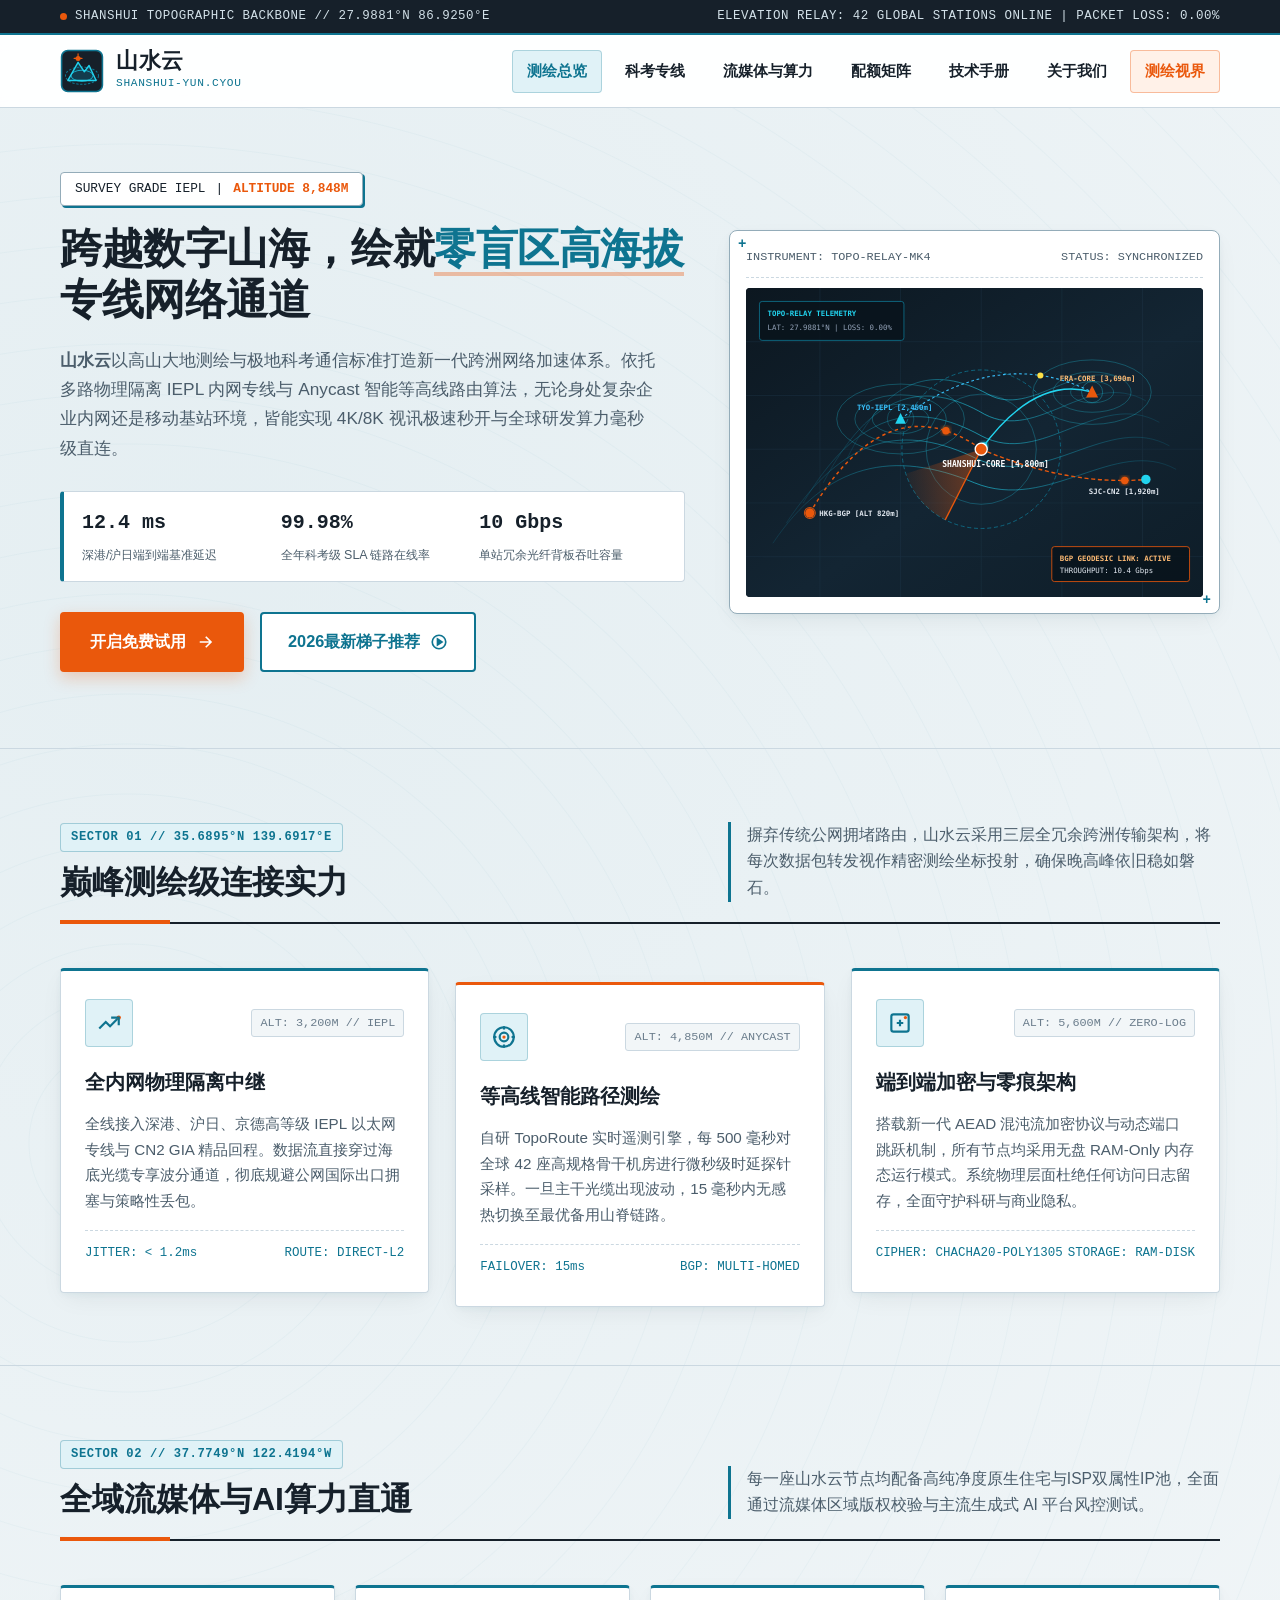
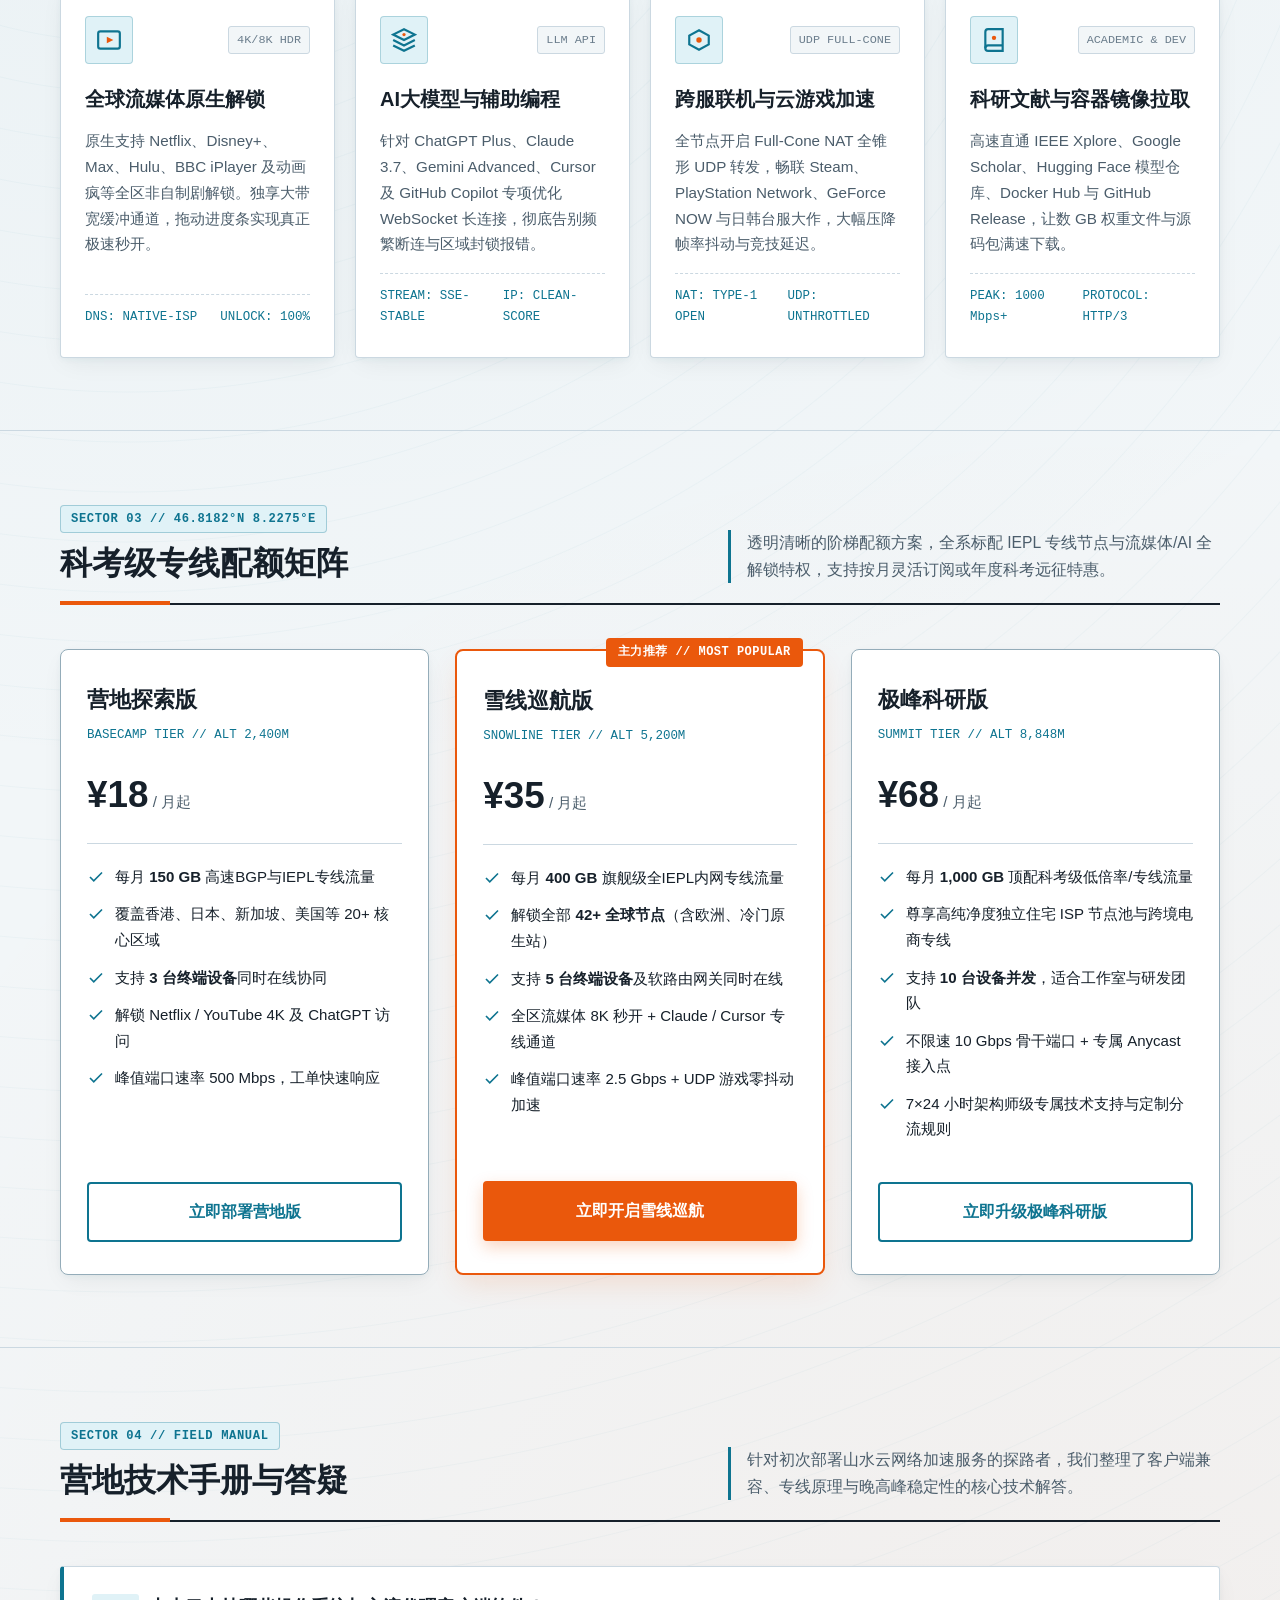
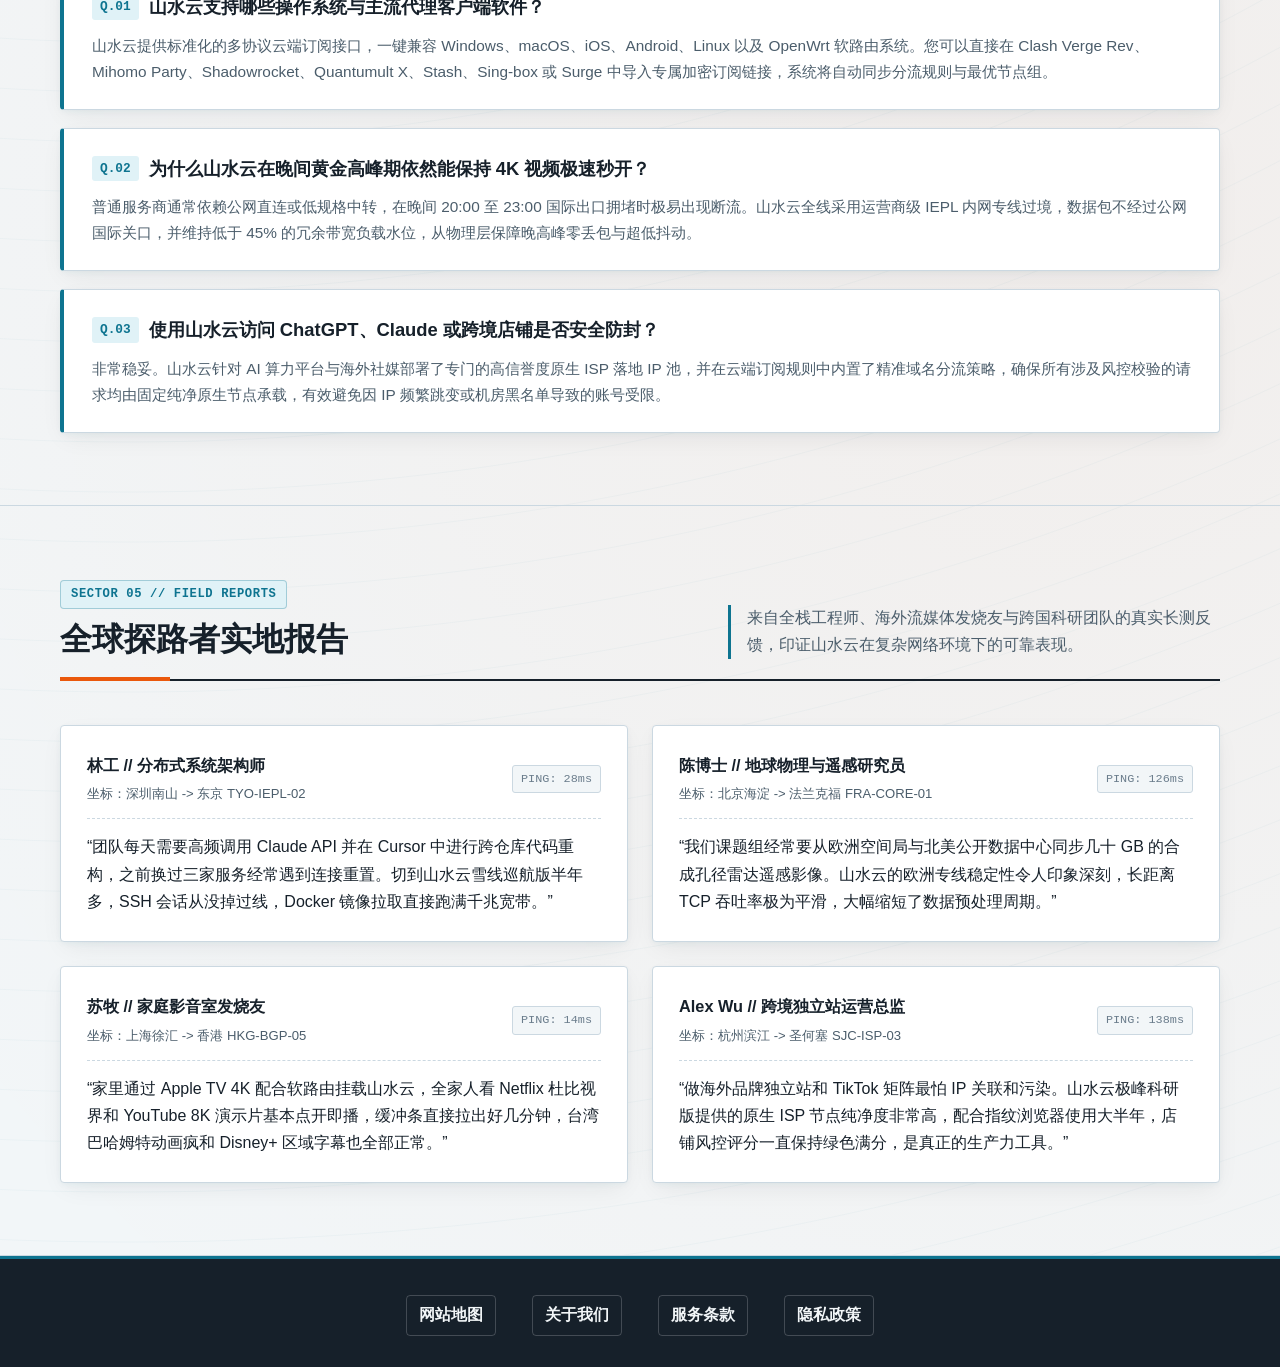
==== index.html @ 474cfcbd "Initial commit for shanshui-yun.cyou" ====
<!DOCTYPE html>
<html lang="zh-CN">
<head>
  <meta charset="UTF-8">
  <meta name="viewport" content="width=device-width, initial-scale=1.0">
  <title>山水云 - 巅峰测绘级IEPL专线与全域网络加速平台 | 2026旗舰机场推荐</title>
  <meta name="description" content="山水云采用科考级全冗余BGP与IEPL内网专线架构，为跨境研发、4K/8K流媒体及AI算力协作提供高海拔稳定度的网络加速服务。全节点极速秒开、零丢包率保障，是2026年口碑卓越的专业机场推荐之选。">
  <meta name="keywords" content="山水云,网络加速,极速秒开,机场推荐,IEPL专线,BGP跨境专线,流媒体解锁,AI算力加速">
  <link rel="canonical" href="https://shanshui-yun.cyou/">
  <meta property="og:title" content="山水云 - 巅峰测绘级IEPL专线与全域网络加速平台">
  <meta property="og:description" content="山水云搭载全冗余BGP与IEPL内网专线，全球42+高海拔级骨干节点极速秒开，专为开发者与流媒体玩家打造的高稳定网络加速服务。">
  <meta property="og:image" content="https://shanshui-yun.cyou/hero-topo-relay.svg">
  <meta property="og:url" content="https://shanshui-yun.cyou/">
  <meta property="og:type" content="website">
  <meta property="og:site_name" content="山水云">
  <meta name="twitter:card" content="summary_large_image">
  <meta name="twitter:title" content="山水云 - 巅峰测绘级IEPL专线与全域网络加速平台">
  <meta name="twitter:description" content="山水云提供科考级跨洲IEPL专线网络加速，4K视频极速秒开，2026年值得信赖的高端机场推荐。">
  <meta name="twitter:image" content="https://shanshui-yun.cyou/hero-topo-relay.svg">
  <link rel="stylesheet" href="style.css">
  <script type="application/ld+json">
  {
    "@context": "https://schema.org",
    "@type": "Product",
    "name": "山水云全域科考级网络加速服务",
    "brand": {
      "@type": "Brand",
      "name": "山水云"
    },
    "description": "山水云提供基于IEPL内网专线与Anycast任播调度的全球网络加速服务，支持流媒体4K极速秒开与AI大模型低延迟访问。",
    "image": "https://shanshui-yun.cyou/hero-topo-relay.svg",
    "sku": "SHANSHUI-TOPO-2026",
    "offers": {
      "@type": "AggregateOffer",
      "priceCurrency": "CNY",
      "lowPrice": "18.00",
      "highPrice": "68.00",
      "offerCount": "3",
      "offers": [
        {
          "@type": "Offer",
          "name": "营地探索版",
          "price": "18.00",
          "priceCurrency": "CNY",
          "availability": "https://schema.org/InStock",
          "url": "https://ww012.twilightaff.com/#/?code=A56DH1Af"
        },
        {
          "@type": "Offer",
          "name": "雪线巡航版",
          "price": "35.00",
          "priceCurrency": "CNY",
          "availability": "https://schema.org/InStock",
          "url": "https://ww012.twilightaff.com/#/?code=A56DH1Af"
        },
        {
          "@type": "Offer",
          "name": "极峰科研版",
          "price": "68.00",
          "priceCurrency": "CNY",
          "availability": "https://schema.org/InStock",
          "url": "https://ww012.twilightaff.com/#/?code=A56DH1Af"
        }
      ]
    },
    "aggregateRating": {
      "@type": "AggregateRating",
      "ratingValue": "4.9",
      "reviewCount": "1420",
      "bestRating": "5",
      "worstRating": "1"
    }
  }
  </script>
</head>
<body>

  <div class="telemetry-bar">
    <div class="telemetry-inner">
      <div class="telemetry-tag">
        <span class="telemetry-dot"></span>
        <span>SHANSHUI TOPOGRAPHIC BACKBONE // 27.9881°N 86.9250°E</span>
      </div>
      <div>ELEVATION RELAY: 42 GLOBAL STATIONS ONLINE | PACKET LOSS: 0.00%</div>
    </div>
  </div>

  <header class="site-header">
    <div class="header-inner">
      <a href="index.html" class="brand-logo" aria-label="山水云首页">
        <svg viewBox="0 0 56 56" fill="none" xmlns="http://www.w3.org/2000/svg" role="img" aria-label="山水云等高线罗盘标志">
          <rect x="2" y="2" width="52" height="52" rx="8" fill="#16202A" stroke="#0E7490" stroke-width="2"/>
          <ellipse cx="28" cy="34" rx="21" ry="11" stroke="#0E7490" stroke-width="1.3" stroke-dasharray="3 2"/>
          <ellipse cx="28" cy="34" rx="14" ry="7" stroke="#22D3EE" stroke-width="1.2"/>
          <path d="M10 40 L23 17 L31 29 L37 21 L46 40 Z" fill="#0E7490" fill-opacity="0.35" stroke="#22D3EE" stroke-width="1.8" stroke-linejoin="round"/>
          <circle cx="23" cy="12" r="3.2" fill="#EA580C"/>
          <path d="M23 6 L23 10 M18 12 L21 12 M25 12 L28 12" stroke="#EA580C" stroke-width="1.5" stroke-linecap="round"/>
        </svg>
        <div class="brand-text-wrap">
          <span class="brand-title">山水云</span>
          <span class="brand-coords">SHANSHUI-YUN.CYOU</span>
        </div>
      </a>
      <nav class="main-nav" aria-label="主导航">
        <a href="index.html" class="active">测绘总览</a>
        <a href="index.html#advantages">科考专线</a>
        <a href="index.html#streaming">流媒体与算力</a>
        <a href="index.html#pricing">配额矩阵</a>
        <a href="index.html#faq">技术手册</a>
        <a href="about.html">关于我们</a>
        <a href="cartography-hub.html" class="nav-hub-pill">测绘视界</a>
      </nav>
    </div>
  </header>

  <main>
    <!-- 1. Hero Section -->
    <section class="hero-section">
      <div class="container">
        <div class="hero-grid">
          <div class="hero-content">
            <div class="hero-kicker">
              <span>SURVEY GRADE IEPL</span>
              <span>|</span>
              <span class="elev-num">ALTITUDE 8,848M</span>
            </div>
            <h1>跨越数字山海，绘就<span class="highlight-teal">零盲区高海拔</span>专线网络通道</h1>
            <p class="hero-subtitle">
              <strong>山水云</strong>以高山大地测绘与极地科考通信标准打造新一代跨洲网络加速体系。依托多路物理隔离 IEPL 内网专线与 Anycast 智能等高线路由算法，无论身处复杂企业内网还是移动基站环境，皆能实现 4K/8K 视讯极速秒开与全球研发算力毫秒级直连。
            </p>
            <div class="hero-metrics-strip">
              <div class="metric-item">
                <span class="metric-val">12.4 ms</span>
                <span class="metric-lbl">深港/沪日端到端基准延迟</span>
              </div>
              <div class="metric-item">
                <span class="metric-val">99.98%</span>
                <span class="metric-lbl">全年科考级 SLA 链路在线率</span>
              </div>
              <div class="metric-item">
                <span class="metric-val">10 Gbps</span>
                <span class="metric-lbl">单站冗余光纤背板吞吐容量</span>
              </div>
            </div>
            <div class="hero-actions">
              <a href="https://ww012.twilightaff.com/#/?code=A56DH1Af" class="btn-primary" rel="nofollow" target="_blank">
                <span>开启免费试用</span>
                <svg width="18" height="18" viewBox="0 0 24 24" fill="none" stroke="currentColor" stroke-width="2.2">
                  <path d="M5 12h14M13 5l7 7-7 7"/>
                </svg>
              </a>
              <a href="https://tizilab.net/paihang/" class="btn-secondary" target="_blank">
                <span>2026最新梯子推荐</span>
                <svg width="18" height="18" viewBox="0 0 24 24" fill="none" stroke="currentColor" stroke-width="2.2">
                  <circle cx="12" cy="12" r="9"/>
                  <polygon points="10,8 16,12 10,16" fill="currentColor"/>
                </svg>
              </a>
            </div>
          </div>

          <div class="hero-visual-frame">
            <div class="frame-top-bar">
              <span>INSTRUMENT: TOPO-RELAY-MK4</span>
              <span>STATUS: SYNCHRONIZED</span>
            </div>
            <img src="hero-topo-relay.svg" alt="山水云高山等高线卫星中继与跨洲测绘动态图" class="hero-anim-img" width="680" height="460">
          </div>
        </div>
      </div>
    </section>

    <!-- 2. Core Advantages (3 Cards) -->
    <section id="advantages">
      <div class="container">
        <div class="section-header-split">
          <div>
            <span class="coord-badge">SECTOR 01 // 35.6895°N 139.6917°E</span>
            <h2>巅峰测绘级连接实力</h2>
          </div>
          <p class="section-desc">
            摒弃传统公网拥堵路由，山水云采用三层全冗余跨洲传输架构，将每次数据包转发视作精密测绘坐标投射，确保晚高峰依旧稳如磐石。
          </p>
        </div>

        <div class="staggered-grid-3">
          <article class="field-card">
            <div>
              <div class="card-meta-row">
                <div class="icon-box" aria-hidden="true">
                  <svg viewBox="0 0 24 24" fill="none" stroke="currentColor" stroke-width="2">
                    <path d="M3 17l6-6 4 4 8-8"/>
                    <circle cx="21" cy="7" r="2" fill="#EA580C" stroke="none"/>
                    <path d="M14 7h7v7"/>
                  </svg>
                </div>
                <span class="elev-tag">ALT: 3,200M // IEPL</span>
              </div>
              <h3>全内网物理隔离中继</h3>
              <p>
                全线接入深港、沪日、京德高等级 IEPL 以太网专线与 CN2 GIA 精品回程。数据流直接穿过海底光缆专享波分通道，彻底规避公网国际出口拥塞与策略性丢包。
              </p>
            </div>
            <div class="card-spec-foot">
              <span>JITTER: &lt; 1.2ms</span>
              <span>ROUTE: DIRECT-L2</span>
            </div>
          </article>

          <article class="field-card">
            <div>
              <div class="card-meta-row">
                <div class="icon-box" aria-hidden="true">
                  <svg viewBox="0 0 24 24" fill="none" stroke="currentColor" stroke-width="2">
                    <circle cx="12" cy="12" r="9"/>
                    <circle cx="12" cy="12" r="4"/>
                    <circle cx="12" cy="12" r="1.5" fill="#EA580C" stroke="none"/>
                    <path d="M12 2v3M12 19v3M2 12h3M19 12h3"/>
                  </svg>
                </div>
                <span class="elev-tag">ALT: 4,850M // ANYCAST</span>
              </div>
              <h3>等高线智能路径测绘</h3>
              <p>
                自研 TopoRoute 实时遥测引擎，每 500 毫秒对全球 42 座高规格骨干机房进行微秒级时延探针采样。一旦主干光缆出现波动，15 毫秒内无感热切换至最优备用山脊链路。
              </p>
            </div>
            <div class="card-spec-foot">
              <span>FAILOVER: 15ms</span>
              <span>BGP: MULTI-HOMED</span>
            </div>
          </article>

          <article class="field-card">
            <div>
              <div class="card-meta-row">
                <div class="icon-box" aria-hidden="true">
                  <svg viewBox="0 0 24 24" fill="none" stroke="currentColor" stroke-width="2">
                    <rect x="4" y="4" width="16" height="16" rx="2"/>
                    <path d="M9 12h6M12 9v6"/>
                    <circle cx="17" cy="7" r="1.5" fill="#EA580C" stroke="none"/>
                  </svg>
                </div>
                <span class="elev-tag">ALT: 5,600M // ZERO-LOG</span>
              </div>
              <h3>端到端加密与零痕架构</h3>
              <p>
                搭载新一代 AEAD 混沌流加密协议与动态端口跳跃机制，所有节点均采用无盘 RAM-Only 内存态运行模式。系统物理层面杜绝任何访问日志留存，全面守护科研与商业隐私。
              </p>
            </div>
            <div class="card-spec-foot">
              <span>CIPHER: CHACHA20-POLY1305</span>
              <span>STORAGE: RAM-DISK</span>
            </div>
          </article>
        </div>
      </div>
    </section>

    <!-- 3. Streaming Media & AI Support (4 Cards) -->
    <section id="streaming">
      <div class="container">
        <div class="section-header-split">
          <div>
            <span class="coord-badge">SECTOR 02 // 37.7749°N 122.4194°W</span>
            <h2>全域流媒体与AI算力直通</h2>
          </div>
          <p class="section-desc">
            每一座山水云节点均配备高纯净度原生住宅与ISP双属性IP池，全面通过流媒体区域版权校验与主流生成式 AI 平台风控测试。
          </p>
        </div>

        <div class="grid-4">
          <article class="field-card">
            <div>
              <div class="card-meta-row">
                <div class="icon-box" aria-hidden="true">
                  <svg viewBox="0 0 24 24" fill="none" stroke="currentColor" stroke-width="2">
                    <rect x="2" y="4" width="20" height="16" rx="2"/>
                    <polygon points="10,9 16,12 10,15" fill="#EA580C" stroke="none"/>
                  </svg>
                </div>
                <span class="elev-tag">4K/8K HDR</span>
              </div>
              <h3>全球流媒体原生解锁</h3>
              <p>
                原生支持 Netflix、Disney+、Max、Hulu、BBC iPlayer 及动画疯等全区非自制剧解锁。独享大带宽缓冲通道，拖动进度条实现真正极速秒开。
              </p>
            </div>
            <div class="card-spec-foot">
              <span>DNS: NATIVE-ISP</span>
              <span>UNLOCK: 100%</span>
            </div>
          </article>

          <article class="field-card">
            <div>
              <div class="card-meta-row">
                <div class="icon-box" aria-hidden="true">
                  <svg viewBox="0 0 24 24" fill="none" stroke="currentColor" stroke-width="2">
                    <path d="M12 2L2 7l10 5 10-5-10-5z"/>
                    <path d="M2 17l10 5 10-5M2 12l10 5 10-5"/>
                    <circle cx="12" cy="7" r="1.5" fill="#EA580C" stroke="none"/>
                  </svg>
                </div>
                <span class="elev-tag">LLM API</span>
              </div>
              <h3>AI大模型与辅助编程</h3>
              <p>
                针对 ChatGPT Plus、Claude 3.7、Gemini Advanced、Cursor 及 GitHub Copilot 专项优化 WebSocket 长连接，彻底告别频繁断连与区域封锁报错。
              </p>
            </div>
            <div class="card-spec-foot">
              <span>STREAM: SSE-STABLE</span>
              <span>IP: CLEAN-SCORE</span>
            </div>
          </article>

          <article class="field-card">
            <div>
              <div class="card-meta-row">
                <div class="icon-box" aria-hidden="true">
                  <svg viewBox="0 0 24 24" fill="none" stroke="currentColor" stroke-width="2">
                    <polygon points="12,3 21,8 21,16 12,21 3,16 3,8"/>
                    <circle cx="12" cy="12" r="2.5" fill="#EA580C" stroke="none"/>
                  </svg>
                </div>
                <span class="elev-tag">UDP FULL-CONE</span>
              </div>
              <h3>跨服联机与云游戏加速</h3>
              <p>
                全节点开启 Full-Cone NAT 全锥形 UDP 转发，畅联 Steam、PlayStation Network、GeForce NOW 与日韩台服大作，大幅压降帧率抖动与竞技延迟。
              </p>
            </div>
            <div class="card-spec-foot">
              <span>NAT: TYPE-1 OPEN</span>
              <span>UDP: UNTHROTTLED</span>
            </div>
          </article>

          <article class="field-card">
            <div>
              <div class="card-meta-row">
                <div class="icon-box" aria-hidden="true">
                  <svg viewBox="0 0 24 24" fill="none" stroke="currentColor" stroke-width="2">
                    <path d="M4 19.5A2.5 2.5 0 0 1 6.5 17H20"/>
                    <path d="M6.5 2H20v20H6.5A2.5 2.5 0 0 1 4 19.5v-15A2.5 2.5 0 0 1 6.5 2z"/>
                    <circle cx="12" cy="10" r="2" fill="#EA580C" stroke="none"/>
                  </svg>
                </div>
                <span class="elev-tag">ACADEMIC &amp; DEV</span>
              </div>
              <h3>科研文献与容器镜像拉取</h3>
              <p>
                高速直通 IEEE Xplore、Google Scholar、Hugging Face 模型仓库、Docker Hub 与 GitHub Release，让数 GB 权重文件与源码包满速下载。
              </p>
            </div>
            <div class="card-spec-foot">
              <span>PEAK: 1000 Mbps+</span>
              <span>PROTOCOL: HTTP/3</span>
            </div>
          </article>
        </div>
      </div>
    </section>

    <!-- 4. Pricing Comparison Table (3 Tiers) -->
    <section id="pricing">
      <div class="container">
        <div class="section-header-split">
          <div>
            <span class="coord-badge">SECTOR 03 // 46.8182°N 8.2275°E</span>
            <h2>科考级专线配额矩阵</h2>
          </div>
          <p class="section-desc">
            透明清晰的阶梯配额方案，全系标配 IEPL 专线节点与流媒体/AI 全解锁特权，支持按月灵活订阅或年度科考远征特惠。
          </p>
        </div>

        <div class="pricing-grid">
          <!-- Tier 1 -->
          <div class="pricing-card">
            <h3 class="tier-name">营地探索版</h3>
            <div class="tier-coord">BASECAMP TIER // ALT 2,400M</div>
            <div class="tier-price">¥18<span> / 月起</span></div>
            <ul class="spec-list">
              <li>
                <svg viewBox="0 0 24 24" fill="none" stroke="currentColor" stroke-width="2.2"><polyline points="20 6 9 17 4 12"/></svg>
                <span>每月 <strong>150 GB</strong> 高速BGP与IEPL专线流量</span>
              </li>
              <li>
                <svg viewBox="0 0 24 24" fill="none" stroke="currentColor" stroke-width="2.2"><polyline points="20 6 9 17 4 12"/></svg>
                <span>覆盖香港、日本、新加坡、美国等 20+ 核心区域</span>
              </li>
              <li>
                <svg viewBox="0 0 24 24" fill="none" stroke="currentColor" stroke-width="2.2"><polyline points="20 6 9 17 4 12"/></svg>
                <span>支持 <strong>3 台终端设备</strong>同时在线协同</span>
              </li>
              <li>
                <svg viewBox="0 0 24 24" fill="none" stroke="currentColor" stroke-width="2.2"><polyline points="20 6 9 17 4 12"/></svg>
                <span>解锁 Netflix / YouTube 4K 及 ChatGPT 访问</span>
              </li>
              <li>
                <svg viewBox="0 0 24 24" fill="none" stroke="currentColor" stroke-width="2.2"><polyline points="20 6 9 17 4 12"/></svg>
                <span>峰值端口速率 500 Mbps，工单快速响应</span>
              </li>
            </ul>
            <a href="https://ww012.twilightaff.com/#/?code=A56DH1Af" class="btn-secondary" rel="nofollow" target="_blank">立即部署营地版</a>
          </div>

          <!-- Tier 2 (Featured) -->
          <div class="pricing-card featured">
            <div class="expedition-ribbon">主力推荐 // MOST POPULAR</div>
            <h3 class="tier-name">雪线巡航版</h3>
            <div class="tier-coord">SNOWLINE TIER // ALT 5,200M</div>
            <div class="tier-price">¥35<span> / 月起</span></div>
            <ul class="spec-list">
              <li>
                <svg viewBox="0 0 24 24" fill="none" stroke="currentColor" stroke-width="2.2"><polyline points="20 6 9 17 4 12"/></svg>
                <span>每月 <strong>400 GB</strong> 旗舰级全IEPL内网专线流量</span>
              </li>
              <li>
                <svg viewBox="0 0 24 24" fill="none" stroke="currentColor" stroke-width="2.2"><polyline points="20 6 9 17 4 12"/></svg>
                <span>解锁全部 <strong>42+ 全球节点</strong>（含欧洲、冷门原生站）</span>
              </li>
              <li>
                <svg viewBox="0 0 24 24" fill="none" stroke="currentColor" stroke-width="2.2"><polyline points="20 6 9 17 4 12"/></svg>
                <span>支持 <strong>5 台终端设备</strong>及软路由网关同时在线</span>
              </li>
              <li>
                <svg viewBox="0 0 24 24" fill="none" stroke="currentColor" stroke-width="2.2"><polyline points="20 6 9 17 4 12"/></svg>
                <span>全区流媒体 8K 秒开 + Claude / Cursor 专线通道</span>
              </li>
              <li>
                <svg viewBox="0 0 24 24" fill="none" stroke="currentColor" stroke-width="2.2"><polyline points="20 6 9 17 4 12"/></svg>
                <span>峰值端口速率 2.5 Gbps + UDP 游戏零抖动加速</span>
              </li>
            </ul>
            <a href="https://ww012.twilightaff.com/#/?code=A56DH1Af" class="btn-primary" rel="nofollow" target="_blank">立即开启雪线巡航</a>
          </div>

          <!-- Tier 3 -->
          <div class="pricing-card">
            <h3 class="tier-name">极峰科研版</h3>
            <div class="tier-coord">SUMMIT TIER // ALT 8,848M</div>
            <div class="tier-price">¥68<span> / 月起</span></div>
            <ul class="spec-list">
              <li>
                <svg viewBox="0 0 24 24" fill="none" stroke="currentColor" stroke-width="2.2"><polyline points="20 6 9 17 4 12"/></svg>
                <span>每月 <strong>1,000 GB</strong> 顶配科考级低倍率/专线流量</span>
              </li>
              <li>
                <svg viewBox="0 0 24 24" fill="none" stroke="currentColor" stroke-width="2.2"><polyline points="20 6 9 17 4 12"/></svg>
                <span>尊享高纯净度独立住宅 ISP 节点池与跨境电商专线</span>
              </li>
              <li>
                <svg viewBox="0 0 24 24" fill="none" stroke="currentColor" stroke-width="2.2"><polyline points="20 6 9 17 4 12"/></svg>
                <span>支持 <strong>10 台设备并发</strong>，适合工作室与研发团队</span>
              </li>
              <li>
                <svg viewBox="0 0 24 24" fill="none" stroke="currentColor" stroke-width="2.2"><polyline points="20 6 9 17 4 12"/></svg>
                <span>不限速 10 Gbps 骨干端口 + 专属 Anycast 接入点</span>
              </li>
              <li>
                <svg viewBox="0 0 24 24" fill="none" stroke="currentColor" stroke-width="2.2"><polyline points="20 6 9 17 4 12"/></svg>
                <span>7×24 小时架构师级专属技术支持与定制分流规则</span>
              </li>
            </ul>
            <a href="https://ww012.twilightaff.com/#/?code=A56DH1Af" class="btn-secondary" rel="nofollow" target="_blank">立即升级极峰科研版</a>
          </div>
        </div>
      </div>
    </section>

    <!-- 5. FAQ Section (3 Items) -->
    <section id="faq">
      <div class="container">
        <div class="section-header-split">
          <div>
            <span class="coord-badge">SECTOR 04 // FIELD MANUAL</span>
            <h2>营地技术手册与答疑</h2>
          </div>
          <p class="section-desc">
            针对初次部署山水云网络加速服务的探路者，我们整理了客户端兼容、专线原理与晚高峰稳定性的核心技术解答。
          </p>
        </div>

        <div class="faq-list">
          <div class="faq-item">
            <h3>
              <span class="faq-q-tag">Q.01</span>
              <span>山水云支持哪些操作系统与主流代理客户端软件？</span>
            </h3>
            <p>
              山水云提供标准化的多协议云端订阅接口，一键兼容 Windows、macOS、iOS、Android、Linux 以及 OpenWrt 软路由系统。您可以直接在 Clash Verge Rev、Mihomo Party、Shadowrocket、Quantumult X、Stash、Sing-box 或 Surge 中导入专属加密订阅链接，系统将自动同步分流规则与最优节点组。
            </p>
          </div>

          <div class="faq-item">
            <h3>
              <span class="faq-q-tag">Q.02</span>
              <span>为什么山水云在晚间黄金高峰期依然能保持 4K 视频极速秒开？</span>
            </h3>
            <p>
              普通服务商通常依赖公网直连或低规格中转，在晚间 20:00 至 23:00 国际出口拥堵时极易出现断流。山水云全线采用运营商级 IEPL 内网专线过境，数据包不经过公网国际关口，并维持低于 45% 的冗余带宽负载水位，从物理层保障晚高峰零丢包与超低抖动。
            </p>
          </div>

          <div class="faq-item">
            <h3>
              <span class="faq-q-tag">Q.03</span>
              <span>使用山水云访问 ChatGPT、Claude 或跨境店铺是否安全防封？</span>
            </h3>
            <p>
              非常稳妥。山水云针对 AI 算力平台与海外社媒部署了专门的高信誉度原生 ISP 落地 IP 池，并在云端订阅规则中内置了精准域名分流策略，确保所有涉及风控校验的请求均由固定纯净原生节点承载，有效避免因 IP 频繁跳变或机房黑名单导致的账号受限。
            </p>
          </div>
        </div>
      </div>
    </section>

    <!-- 6. User Testimonials (4 Items) -->
    <section id="testimonials">
      <div class="container">
        <div class="section-header-split">
          <div>
            <span class="coord-badge">SECTOR 05 // FIELD REPORTS</span>
            <h2>全球探路者实地报告</h2>
          </div>
          <p class="section-desc">
            来自全栈工程师、海外流媒体发烧友与跨国科研团队的真实长测反馈，印证山水云在复杂网络环境下的可靠表现。
          </p>
        </div>

        <div class="testimonials-grid">
          <div class="report-card">
            <div class="report-header">
              <div class="explorer-info">
                <strong>林工 // 分布式系统架构师</strong>
                <span>坐标：深圳南山 -> 东京 TYO-IEPL-02</span>
              </div>
              <span class="elev-tag">PING: 28ms</span>
            </div>
            <p>
              “团队每天需要高频调用 Claude API 并在 Cursor 中进行跨仓库代码重构，之前换过三家服务经常遇到连接重置。切到山水云雪线巡航版半年多，SSH 会话从没掉过线，Docker 镜像拉取直接跑满千兆宽带。”
            </p>
          </div>

          <div class="report-card">
            <div class="report-header">
              <div class="explorer-info">
                <strong>陈博士 // 地球物理与遥感研究员</strong>
                <span>坐标：北京海淀 -> 法兰克福 FRA-CORE-01</span>
              </div>
              <span class="elev-tag">PING: 126ms</span>
            </div>
            <p>
              “我们课题组经常要从欧洲空间局与北美公开数据中心同步几十 GB 的合成孔径雷达遥感影像。山水云的欧洲专线稳定性令人印象深刻，长距离 TCP 吞吐率极为平滑，大幅缩短了数据预处理周期。”
            </p>
          </div>

          <div class="report-card">
            <div class="report-header">
              <div class="explorer-info">
                <strong>苏牧 // 家庭影音室发烧友</strong>
                <span>坐标：上海徐汇 -> 香港 HKG-BGP-05</span>
              </div>
              <span class="elev-tag">PING: 14ms</span>
            </div>
            <p>
              “家里通过 Apple TV 4K 配合软路由挂载山水云，全家人看 Netflix 杜比视界和 YouTube 8K 演示片基本点开即播，缓冲条直接拉出好几分钟，台湾巴哈姆特动画疯和 Disney+ 区域字幕也全部正常。”
            </p>
          </div>

          <div class="report-card">
            <div class="report-header">
              <div class="explorer-info">
                <strong>Alex Wu // 跨境独立站运营总监</strong>
                <span>坐标：杭州滨江 -> 圣何塞 SJC-ISP-03</span>
              </div>
              <span class="elev-tag">PING: 138ms</span>
            </div>
            <p>
              “做海外品牌独立站和 TikTok 矩阵最怕 IP 关联和污染。山水云极峰科研版提供的原生 ISP 节点纯净度非常高，配合指纹浏览器使用大半年，店铺风控评分一直保持绿色满分，是真正的生产力工具。”
            </p>
          </div>
        </div>
      </div>
    </section>
  </main>

  <!-- 7. Footer (Strictly ONLY the 4 required Chinese titles) -->
  <footer class="site-footer">
    <nav class="footer-nav-only" aria-label="页脚合规导航">
      <a href="sitemap.html">网站地图</a>
      <a href="about.html">关于我们</a>
      <a href="terms.html">服务条款</a>
      <a href="privacy.html">隐私政策</a>
    </nav>
  </footer>

</body>
</html>
---- style.css ----
:root {
  --bg-primary: #F2F6F8;
  --bg-card: #FFFFFF;
  --bg-elevated: #E8F0F4;
  --text-main: #16202A;
  --text-muted: #4B5D6B;
  --text-light: #6B7D8C;
  --teal-main: #0E7490;
  --teal-dark: #0A566B;
  --teal-soft: #E0F2F7;
  --orange-accent: #EA580C;
  --orange-hover: #C2410C;
  --orange-soft: #FFF1E8;
  --border-line: #CBD8E1;
  --border-strong: #94ACB9;
  --shadow-field: 0 8px 24px -6px rgba(22, 32, 42, 0.08), 0 2px 6px -1px rgba(14, 116, 144, 0.06);
  --radius-sm: 4px;
  --radius-md: 8px;
}

* {
  box-sizing: border-box;
  margin: 0;
  padding: 0;
}

html {
  scroll-behavior: smooth;
  font-size: 16px;
}

body {
  background-color: var(--bg-primary);
  background-image: 
    radial-gradient(circle at 18% 12%, rgba(14, 116, 144, 0.06) 0%, transparent 45%),
    radial-gradient(circle at 85% 75%, rgba(234, 88, 12, 0.05) 0%, transparent 40%),
    repeating-radial-gradient(circle at 10% 25%, transparent 0, transparent 48px, rgba(14, 116, 144, 0.035) 49px, transparent 50px);
  color: var(--text-main);
  font-family: -apple-system, BlinkMacSystemFont, "Segoe UI", "PingFang SC", "Hiragino Sans GB", "Microsoft YaHei", sans-serif;
  line-height: 1.7;
  -webkit-font-smoothing: antialiased;
}

/* Global Hyperlink Consistency (Prominent & Identical Before/After Visited) */
a, a:visited {
  color: var(--orange-accent);
  text-decoration: underline;
  text-underline-offset: 3px;
  transition: color 0.2s ease, background-color 0.2s ease, border-color 0.2s ease;
}

a:hover, a:focus {
  color: var(--teal-main);
}

/* Top Expedition Coordinate Bar */
.telemetry-bar {
  background-color: var(--text-main);
  color: #D2E0E8;
  font-size: 0.78rem;
  padding: 6px 0;
  border-bottom: 2px solid var(--teal-main);
  font-family: "Consolas", "SFMono-Regular", monospace;
  letter-spacing: 0.04em;
}

.telemetry-inner {
  max-width: 1200px;
  margin: 0 auto;
  padding: 0 20px;
  display: flex;
  justify-content: space-between;
  align-items: center;
  flex-wrap: wrap;
  gap: 8px;
}

.telemetry-tag {
  display: inline-flex;
  align-items: center;
  gap: 8px;
}

.telemetry-dot {
  width: 7px;
  height: 7px;
  background-color: var(--orange-accent);
  border-radius: 50%;
  display: inline-block;
}

/* Header & Navigation */
.site-header {
  background-color: rgba(255, 255, 255, 0.94);
  border-bottom: 1px solid var(--border-line);
  position: sticky;
  top: 0;
  z-index: 100;
  backdrop-filter: blur(8px);
}

.header-inner {
  max-width: 1200px;
  margin: 0 auto;
  padding: 14px 20px;
  display: flex;
  align-items: center;
  justify-content: space-between;
  gap: 18px;
  flex-wrap: wrap;
}

.brand-logo, .brand-logo:visited {
  display: inline-flex;
  align-items: center;
  gap: 12px;
  text-decoration: none;
  color: var(--text-main);
}

.brand-logo:hover {
  color: var(--teal-main);
}

.brand-logo svg {
  width: 44px;
  height: 44px;
  flex-shrink: 0;
}

.brand-text-wrap {
  display: flex;
  flex-direction: column;
}

.brand-title {
  font-size: 1.35rem;
  font-weight: 800;
  letter-spacing: 0.03em;
  color: var(--text-main);
  line-height: 1.15;
}

.brand-coords {
  font-size: 0.7rem;
  font-family: "Consolas", monospace;
  color: var(--teal-main);
  letter-spacing: 0.06em;
}

.main-nav {
  display: flex;
  align-items: center;
  gap: 8px;
  flex-wrap: wrap;
}

.main-nav a, .main-nav a:visited {
  text-decoration: none;
  color: var(--text-main);
  font-weight: 600;
  font-size: 0.93rem;
  padding: 8px 14px;
  border-radius: var(--radius-sm);
  border: 1px solid transparent;
  transition: all 0.2s ease;
}

.main-nav a:hover, .main-nav a.active {
  color: var(--teal-main);
  background-color: var(--teal-soft);
  border-color: rgba(14, 116, 144, 0.25);
}

.main-nav a.nav-hub-pill, .main-nav a.nav-hub-pill:visited {
  background-color: var(--orange-soft);
  color: var(--orange-accent);
  border: 1px solid rgba(234, 88, 12, 0.35);
  font-weight: 700;
}

.main-nav a.nav-hub-pill:hover {
  background-color: var(--orange-accent);
  color: #FFFFFF;
}

/* Container & Layout */
.container {
  max-width: 1200px;
  margin: 0 auto;
  padding: 0 20px;
}

section {
  padding: 72px 0;
  border-bottom: 1px solid var(--border-line);
}

/* Asymmetrical Expedition Section Header */
.section-header-split {
  display: grid;
  grid-template-columns: 1.3fr 1fr;
  gap: 28px;
  align-items: end;
  margin-bottom: 44px;
  padding-bottom: 20px;
  border-bottom: 2px solid var(--text-main);
  position: relative;
}

.section-header-split::after {
  content: "";
  position: absolute;
  bottom: -2px;
  left: 0;
  width: 110px;
  height: 4px;
  background-color: var(--orange-accent);
}

.coord-badge {
  display: inline-flex;
  align-items: center;
  gap: 6px;
  font-family: "Consolas", monospace;
  font-size: 0.76rem;
  font-weight: 700;
  color: var(--teal-main);
  background-color: var(--teal-soft);
  border: 1px solid rgba(14, 116, 144, 0.3);
  padding: 3px 10px;
  border-radius: var(--radius-sm);
  margin-bottom: 10px;
  text-transform: uppercase;
  letter-spacing: 0.05em;
}

.section-header-split h2 {
  font-size: 2rem;
  font-weight: 800;
  color: var(--text-main);
  line-height: 1.25;
}

.section-desc {
  color: var(--text-muted);
  font-size: 0.98rem;
  border-left: 3px solid var(--teal-main);
  padding-left: 16px;
}

/* Hero Section */
.hero-section {
  padding: 64px 0 76px;
  position: relative;
  overflow: hidden;
}

.hero-grid {
  display: grid;
  grid-template-columns: 1.12fr 0.88fr;
  gap: 44px;
  align-items: center;
}

.hero-kicker {
  display: inline-flex;
  align-items: center;
  gap: 10px;
  background-color: var(--bg-card);
  border: 1px solid var(--border-strong);
  padding: 5px 14px;
  border-radius: var(--radius-sm);
  font-family: "Consolas", monospace;
  font-size: 0.8rem;
  color: var(--text-main);
  margin-bottom: 18px;
  box-shadow: 2px 2px 0px var(--teal-main);
}

.hero-kicker span.elev-num {
  color: var(--orange-accent);
  font-weight: 700;
}

.hero-content h1 {
  font-size: 2.65rem;
  font-weight: 900;
  color: var(--text-main);
  line-height: 1.2;
  margin-bottom: 20px;
  letter-spacing: -0.01em;
}

.hero-content h1 .highlight-teal {
  color: var(--teal-main);
  border-bottom: 4px solid rgba(234, 88, 12, 0.35);
}

.hero-subtitle {
  font-size: 1.08rem;
  color: var(--text-muted);
  margin-bottom: 28px;
  max-width: 600px;
}

.hero-metrics-strip {
  display: grid;
  grid-template-columns: repeat(3, 1fr);
  gap: 12px;
  margin-bottom: 30px;
  background-color: var(--bg-card);
  border: 1px solid var(--border-line);
  border-left: 4px solid var(--teal-main);
  padding: 14px 18px;
  border-radius: var(--radius-sm);
}

.metric-item .metric-val {
  font-family: "Consolas", monospace;
  font-size: 1.25rem;
  font-weight: 800;
  color: var(--text-main);
  display: block;
}

.metric-item .metric-lbl {
  font-size: 0.78rem;
  color: var(--text-muted);
}

.hero-actions {
  display: flex;
  flex-wrap: wrap;
  gap: 16px;
  align-items: center;
}

.btn-primary, .btn-primary:visited {
  display: inline-flex;
  align-items: center;
  justify-content: center;
  gap: 10px;
  background-color: var(--orange-accent);
  color: #FFFFFF;
  font-weight: 700;
  font-size: 1.02rem;
  padding: 14px 28px;
  border-radius: var(--radius-sm);
  text-decoration: none;
  border: 2px solid var(--orange-accent);
  box-shadow: 0 6px 16px rgba(234, 88, 12, 0.25);
  transition: all 0.2s ease;
}

.btn-primary:hover {
  background-color: var(--orange-hover);
  border-color: var(--orange-hover);
  color: #FFFFFF;
  transform: translateY(-2px);
}

.btn-secondary, .btn-secondary:visited {
  display: inline-flex;
  align-items: center;
  justify-content: center;
  gap: 10px;
  background-color: var(--bg-card);
  color: var(--teal-main);
  font-weight: 700;
  font-size: 1.02rem;
  padding: 14px 26px;
  border-radius: var(--radius-sm);
  text-decoration: none;
  border: 2px solid var(--teal-main);
  transition: all 0.2s ease;
}

.btn-secondary:hover {
  background-color: var(--teal-main);
  color: #FFFFFF;
  transform: translateY(-2px);
}

/* Field Instrument Frame for Hero SVG */
.hero-visual-frame {
  background-color: var(--bg-card);
  border: 1px solid var(--border-strong);
  border-radius: var(--radius-md);
  padding: 16px;
  box-shadow: var(--shadow-field);
  position: relative;
}

.hero-visual-frame::before,
.hero-visual-frame::after {
  content: "+";
  font-family: monospace;
  font-weight: 700;
  color: var(--teal-main);
  position: absolute;
  font-size: 14px;
  line-height: 1;
}

.hero-visual-frame::before {
  top: 6px;
  left: 8px;
}

.hero-visual-frame::after {
  bottom: 6px;
  right: 8px;
}

.frame-top-bar {
  display: flex;
  justify-content: space-between;
  align-items: center;
  font-family: "Consolas", monospace;
  font-size: 0.74rem;
  color: var(--text-muted);
  padding-bottom: 10px;
  margin-bottom: 10px;
  border-bottom: 1px dashed var(--border-line);
}

.hero-anim-img {
  width: 100%;
  height: auto;
  display: block;
  border-radius: var(--radius-sm);
  background-color: #0F1922;
}

/* Field Instrument Cards (Staggered & Structured) */
.staggered-grid-3 {
  display: grid;
  grid-template-columns: repeat(3, 1fr);
  gap: 26px;
  align-items: stretch;
}

.field-card {
  background-color: var(--bg-card);
  border: 1px solid var(--border-line);
  border-top: 3px solid var(--teal-main);
  border-radius: var(--radius-sm);
  padding: 28px 24px;
  box-shadow: var(--shadow-field);
  display: flex;
  flex-direction: column;
  justify-content: space-between;
  position: relative;
  transition: transform 0.2s ease, border-color 0.2s ease;
}

.field-card:hover {
  transform: translateY(-4px);
  border-top-color: var(--orange-accent);
}

.staggered-grid-3 .field-card:nth-child(2) {
  transform: translateY(14px);
  border-top-color: var(--orange-accent);
}

.staggered-grid-3 .field-card:nth-child(2):hover {
  transform: translateY(10px);
}

.card-meta-row {
  display: flex;
  justify-content: space-between;
  align-items: center;
  margin-bottom: 18px;
}

.icon-box {
  width: 48px;
  height: 48px;
  background-color: var(--teal-soft);
  border: 1px solid rgba(14, 116, 144, 0.25);
  border-radius: var(--radius-sm);
  display: flex;
  align-items: center;
  justify-content: center;
  color: var(--teal-main);
}

.icon-box svg {
  width: 26px;
  height: 26px;
}

.elev-tag {
  font-family: "Consolas", monospace;
  font-size: 0.74rem;
  color: var(--text-light);
  background-color: var(--bg-primary);
  padding: 3px 8px;
  border-radius: 3px;
  border: 1px solid var(--border-line);
}

.field-card h3 {
  font-size: 1.25rem;
  font-weight: 800;
  color: var(--text-main);
  margin-bottom: 12px;
}

.field-card p {
  color: var(--text-muted);
  font-size: 0.95rem;
  margin-bottom: 16px;
}

.card-spec-foot {
  padding-top: 12px;
  border-top: 1px dashed var(--border-line);
  font-family: "Consolas", monospace;
  font-size: 0.78rem;
  color: var(--teal-main);
  display: flex;
  justify-content: space-between;
}

/* 4-Column Grid for Streaming & AI */
.grid-4 {
  display: grid;
  grid-template-columns: repeat(4, 1fr);
  gap: 20px;
}

/* Pricing Matrix */
.pricing-grid {
  display: grid;
  grid-template-columns: repeat(3, 1fr);
  gap: 26px;
  align-items: stretch;
}

.pricing-card {
  background-color: var(--bg-card);
  border: 1px solid var(--border-strong);
  border-radius: var(--radius-md);
  padding: 32px 26px;
  box-shadow: var(--shadow-field);
  display: flex;
  flex-direction: column;
  position: relative;
}

.pricing-card.featured {
  border: 2px solid var(--orange-accent);
  box-shadow: 0 12px 30px -6px rgba(234, 88, 12, 0.16);
}

.expedition-ribbon {
  position: absolute;
  top: -13px;
  right: 20px;
  background-color: var(--orange-accent);
  color: #FFFFFF;
  font-family: "Consolas", monospace;
  font-size: 0.75rem;
  font-weight: 700;
  padding: 4px 12px;
  border-radius: var(--radius-sm);
  letter-spacing: 0.04em;
}

.tier-name {
  font-size: 1.35rem;
  font-weight: 800;
  color: var(--text-main);
  margin-bottom: 6px;
}

.tier-coord {
  font-family: "Consolas", monospace;
  font-size: 0.78rem;
  color: var(--teal-main);
  margin-bottom: 18px;
}

.tier-price {
  font-size: 2.3rem;
  font-weight: 900;
  color: var(--text-main);
  margin-bottom: 20px;
  padding-bottom: 16px;
  border-bottom: 1px solid var(--border-line);
}

.tier-price span {
  font-size: 0.95rem;
  font-weight: 500;
  color: var(--text-muted);
}

.spec-list {
  list-style: none;
  margin-bottom: 28px;
  flex-grow: 1;
}

.spec-list li {
  display: flex;
  align-items: flex-start;
  gap: 10px;
  margin-bottom: 12px;
  font-size: 0.94rem;
  color: var(--text-main);
}

.spec-list li svg {
  width: 18px;
  height: 18px;
  color: var(--teal-main);
  flex-shrink: 0;
  margin-top: 4px;
}

/* FAQ Section */
.faq-list {
  display: grid;
  grid-template-columns: 1fr;
  gap: 18px;
}

.faq-item {
  background-color: var(--bg-card);
  border: 1px solid var(--border-line);
  border-left: 4px solid var(--teal-main);
  border-radius: var(--radius-sm);
  padding: 24px 28px;
  box-shadow: var(--shadow-field);
}

.faq-item h3 {
  font-size: 1.15rem;
  font-weight: 800;
  color: var(--text-main);
  margin-bottom: 10px;
  display: flex;
  align-items: center;
  gap: 10px;
}

.faq-q-tag {
  font-family: "Consolas", monospace;
  font-size: 0.8rem;
  background-color: var(--teal-soft);
  color: var(--teal-main);
  padding: 2px 8px;
  border-radius: 3px;
}

.faq-item p {
  color: var(--text-muted);
  font-size: 0.96rem;
}

/* Testimonials Grid */
.testimonials-grid {
  display: grid;
  grid-template-columns: repeat(2, 1fr);
  gap: 24px;
}

.report-card {
  background-color: var(--bg-card);
  border: 1px solid var(--border-line);
  border-radius: var(--radius-sm);
  padding: 26px;
  box-shadow: var(--shadow-field);
}

.report-header {
  display: flex;
  justify-content: space-between;
  align-items: center;
  margin-bottom: 14px;
  padding-bottom: 12px;
  border-bottom: 1px dashed var(--border-line);
}

.explorer-info strong {
  display: block;
  font-size: 1.02rem;
  color: var(--text-main);
}

.explorer-info span {
  font-size: 0.82rem;
  color: var(--text-muted);
}

/* Article & Hub Layouts */
.page-hero-banner {
  background-color: var(--bg-card);
  border-bottom: 2px solid var(--border-strong);
  padding: 52px 0;
}

.article-shell {
  max-width: 900px;
  margin: 48px auto;
  background-color: var(--bg-card);
  border: 1px solid var(--border-strong);
  border-top: 4px solid var(--teal-main);
  border-radius: var(--radius-sm);
  padding: 44px 48px;
  box-shadow: var(--shadow-field);
}

.article-meta-bar {
  display: flex;
  flex-wrap: wrap;
  gap: 16px;
  font-family: "Consolas", monospace;
  font-size: 0.82rem;
  color: var(--text-muted);
  background-color: var(--bg-primary);
  padding: 10px 16px;
  border-radius: var(--radius-sm);
  margin: 20px 0 32px;
  border-left: 3px solid var(--orange-accent);
}

.article-content h2 {
  font-size: 1.48rem;
  font-weight: 800;
  color: var(--text-main);
  margin: 34px 0 14px;
  padding-bottom: 8px;
  border-bottom: 1px solid var(--border-line);
}

.article-content h3 {
  font-size: 1.18rem;
  font-weight: 700;
  color: var(--teal-dark);
  margin: 24px 0 10px;
}

.article-content p {
  font-size: 1.02rem;
  color: var(--text-main);
  margin-bottom: 18px;
  text-align: justify;
}

.article-content ul, .article-content ol {
  margin: 0 0 20px 22px;
  color: var(--text-main);
}

.article-content li {
  margin-bottom: 8px;
}

.article-callout {
  background-color: var(--teal-soft);
  border-left: 4px solid var(--teal-main);
  padding: 18px 22px;
  margin: 26px 0;
  border-radius: var(--radius-sm);
}

/* Hub Cards */
.hub-grid {
  display: grid;
  grid-template-columns: repeat(2, 1fr);
  gap: 28px;
  margin: 48px 0;
}

.hub-card {
  background-color: var(--bg-card);
  border: 1px solid var(--border-line);
  border-top: 3px solid var(--teal-main);
  border-radius: var(--radius-sm);
  padding: 28px;
  box-shadow: var(--shadow-field);
  display: flex;
  flex-direction: column;
  justify-content: space-between;
}

.hub-card h2, .hub-card h3 {
  font-size: 1.28rem;
  margin: 12px 0;
  line-height: 1.35;
}

.hub-card h2 a, .hub-card h2 a:visited,
.hub-card h3 a, .hub-card h3 a:visited {
  color: var(--text-main);
  text-decoration: none;
}

.hub-card h2 a:hover, .hub-card h3 a:hover {
  color: var(--orange-accent);
}

.read-more-link, .read-more-link:visited {
  font-weight: 700;
  color: var(--orange-accent);
  text-decoration: none;
  display: inline-flex;
  align-items: center;
  gap: 6px;
  margin-top: 12px;
}

.read-more-link:hover {
  color: var(--teal-main);
}

/* Footer (Strictly 4 Chinese links) */
.site-footer {
  background-color: var(--text-main);
  color: #FFFFFF;
  padding: 36px 0;
  border-top: 3px solid var(--teal-main);
}

.footer-nav-only {
  max-width: 1200px;
  margin: 0 auto;
  padding: 0 20px;
  display: flex;
  justify-content: center;
  align-items: center;
  flex-wrap: wrap;
  gap: 36px;
}

.footer-nav-only a, .footer-nav-only a:visited {
  color: #F2F6F8;
  font-size: 0.98rem;
  font-weight: 600;
  text-decoration: none;
  padding: 6px 12px;
  border-radius: var(--radius-sm);
  border: 1px solid rgba(242, 246, 248, 0.2);
}

.footer-nav-only a:hover {
  color: #FFFFFF;
  background-color: var(--orange-accent);
  border-color: var(--orange-accent);
}

/* Responsive Design - Rule 7 Compliant (Navigation NEVER disappears on mobile!) */
@media (max-width: 992px) {
  .hero-grid,
  .section-header-split,
  .staggered-grid-3,
  .pricing-grid {
    grid-template-columns: 1fr;
  }
  .staggered-grid-3 .field-card:nth-child(2) {
    transform: none;
  }
  .grid-4 {
    grid-template-columns: repeat(2, 1fr);
  }
  .hub-grid, .testimonials-grid {
    grid-template-columns: 1fr;
  }
}

@media (max-width: 768px) {
  .header-inner {
    flex-direction: column;
    align-items: flex-start;
    gap: 12px;
  }
  .main-nav {
    display: flex;
    width: 100%;
    flex-wrap: wrap;
    gap: 6px;
  }
  .main-nav a, .main-nav a:visited {
    font-size: 0.86rem;
    padding: 7px 11px;
    background-color: var(--bg-primary);
    border: 1px solid var(--border-line);
    flex: 1 1 auto;
    text-align: center;
  }
  .hero-content h1 {
    font-size: 2rem;
  }
  .hero-metrics-strip {
    grid-template-columns: 1fr;
  }
  .grid-4 {
    grid-template-columns: 1fr;
  }
  .article-shell {
    padding: 26px 20px;
    margin: 24px 12px;
  }
  .footer-nav-only {
    gap: 14px;
  }
}
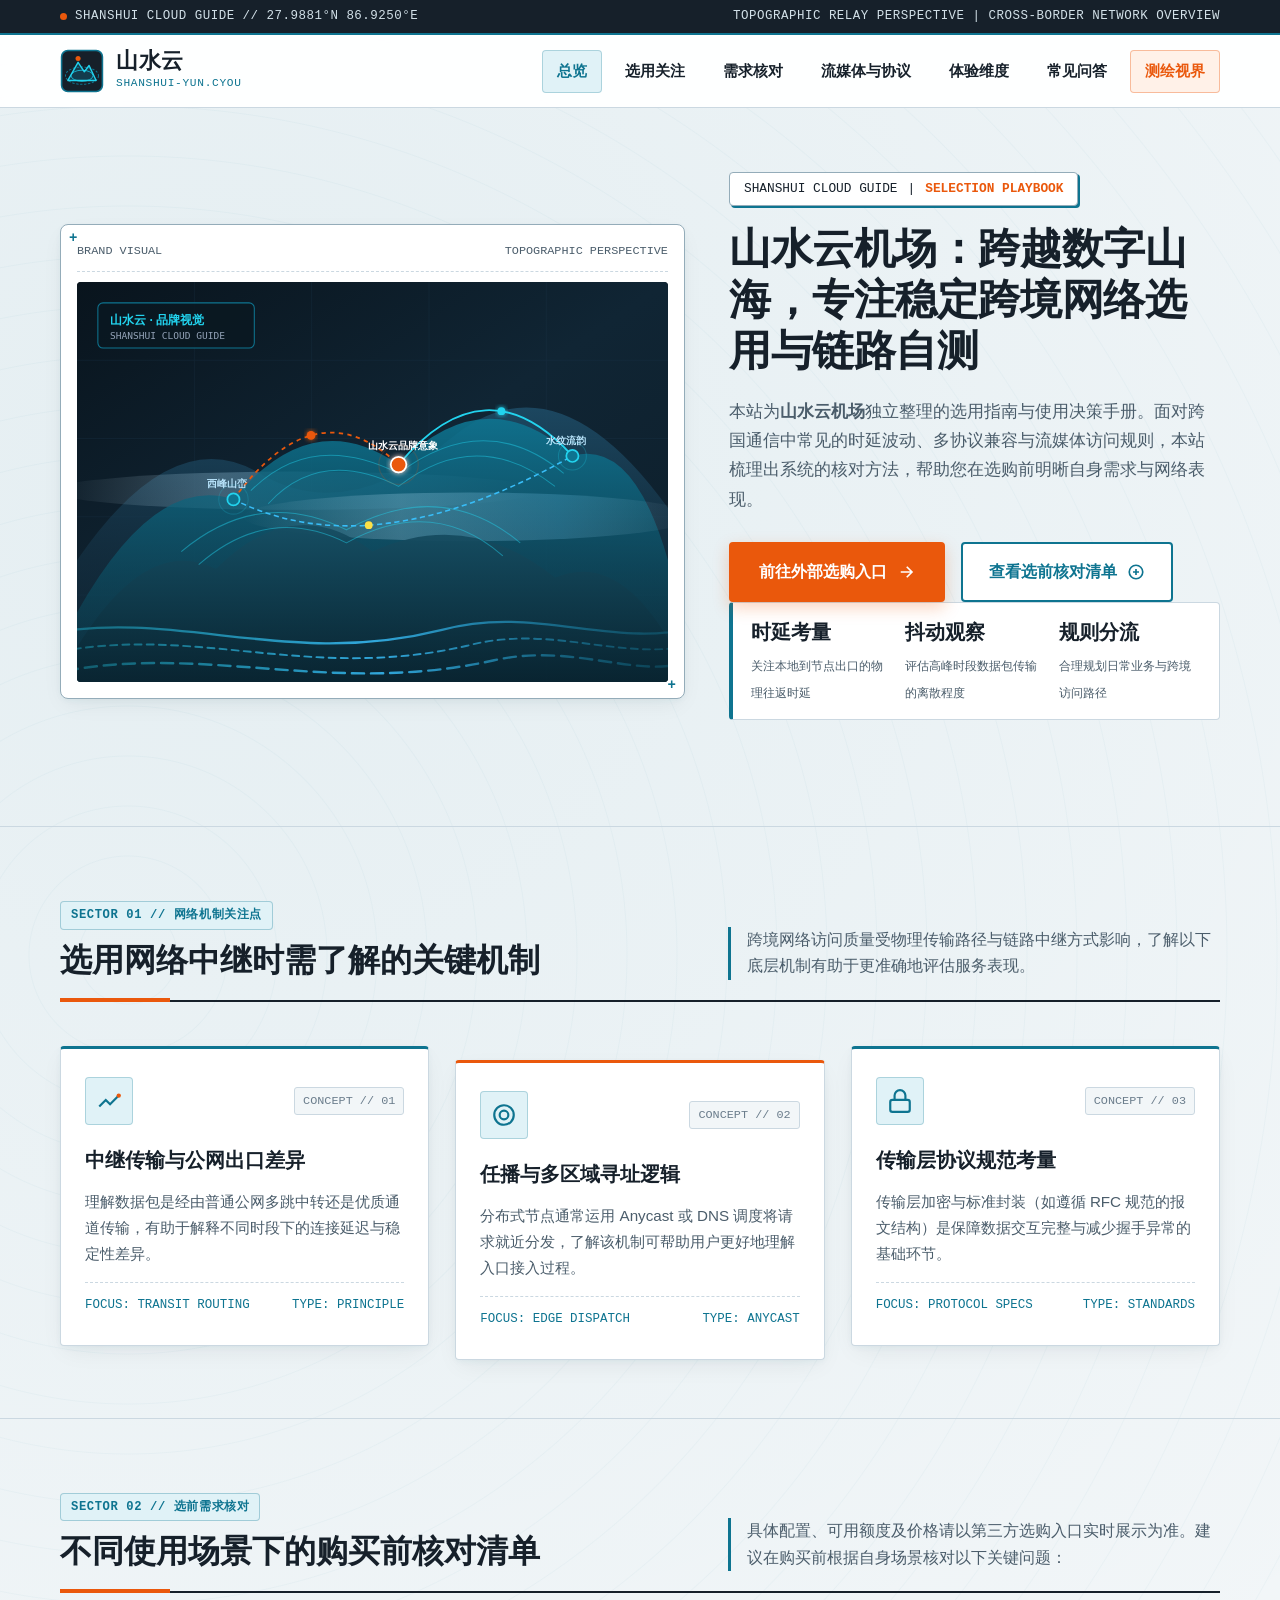
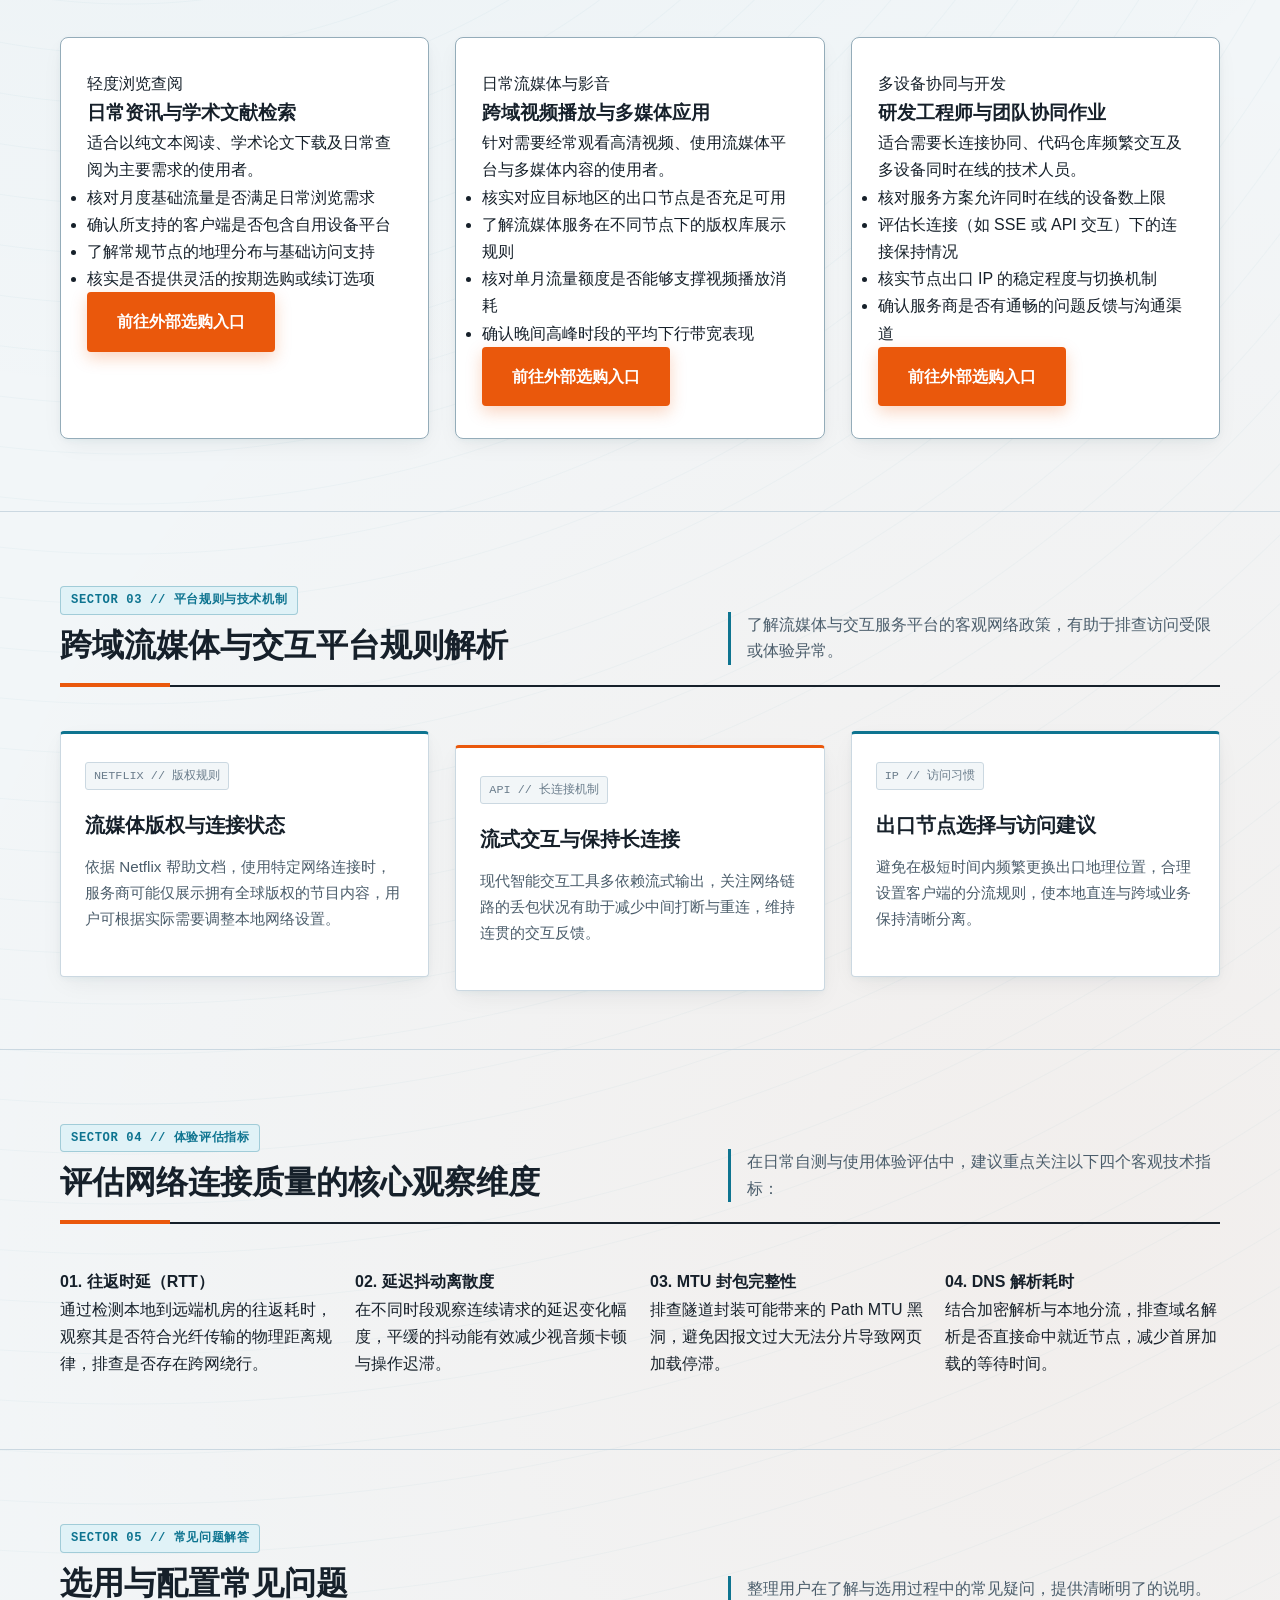
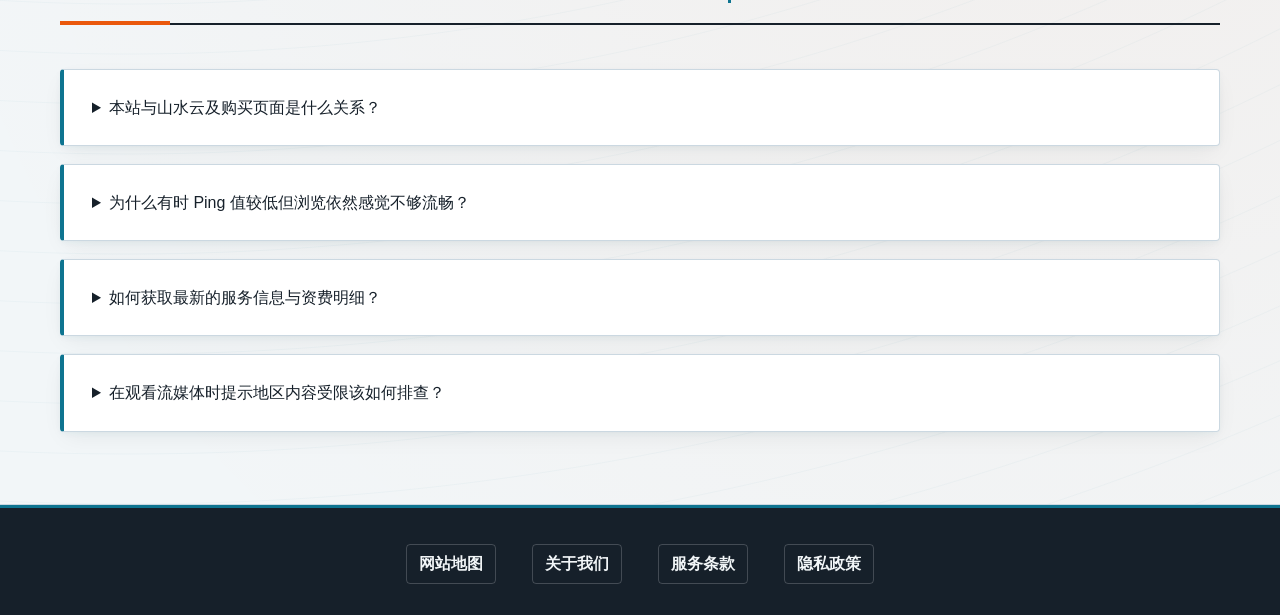
==== commit ce08978f: "Improve landing-page metadata, headings and crawl consistency" ====
--- a/index.html
+++ b/index.html
@@ -3,72 +3,31 @@
 <head>
   <meta charset="UTF-8">
   <meta name="viewport" content="width=device-width, initial-scale=1.0">
-  <title>山水云 - 巅峰测绘级IEPL专线与全域网络加速平台 | 2026旗舰机场推荐</title>
-  <meta name="description" content="山水云采用科考级全冗余BGP与IEPL内网专线架构，为跨境研发、4K/8K流媒体及AI算力协作提供高海拔稳定度的网络加速服务。全节点极速秒开、零丢包率保障，是2026年口碑卓越的专业机场推荐之选。">
-  <meta name="keywords" content="山水云,网络加速,极速秒开,机场推荐,IEPL专线,BGP跨境专线,流媒体解锁,AI算力加速">
+  <title>山水云机场 - 2026跨境网络选用指南与决策自测手册</title>
+  <meta name="description" content="山水云机场选用指南整理了跨境网络访问的核心考量点，从实际使用场景、套餐选前核对维度到传输协议规范，为您提供客观实用的选用与排障参考。">
+  <meta name="keywords" content="山水云,山水云机场,网络加速,选型决策,选用指南,跨境网络,节点选用">
   <link rel="canonical" href="https://shanshui-yun.cyou/">
-  <meta property="og:title" content="山水云 - 巅峰测绘级IEPL专线与全域网络加速平台">
-  <meta property="og:description" content="山水云搭载全冗余BGP与IEPL内网专线，全球42+高海拔级骨干节点极速秒开，专为开发者与流媒体玩家打造的高稳定网络加速服务。">
+  <meta property="og:title" content="山水云机场 - 2026跨境网络选用指南与决策自测手册">
+  <meta property="og:description" content="整理山水云机场选用指南与核心考量维度，提供网络使用场景分析与选前核对清单。">
   <meta property="og:image" content="https://shanshui-yun.cyou/hero-topo-relay.svg">
   <meta property="og:url" content="https://shanshui-yun.cyou/">
   <meta property="og:type" content="website">
   <meta property="og:site_name" content="山水云">
   <meta name="twitter:card" content="summary_large_image">
-  <meta name="twitter:title" content="山水云 - 巅峰测绘级IEPL专线与全域网络加速平台">
-  <meta name="twitter:description" content="山水云提供科考级跨洲IEPL专线网络加速，4K视频极速秒开，2026年值得信赖的高端机场推荐。">
+  <meta name="twitter:title" content="山水云机场 - 2026跨境网络选用指南与决策自测手册">
+  <meta name="twitter:description" content="提供中立实用的山水云机场选用指引与网络排查建议。">
   <meta name="twitter:image" content="https://shanshui-yun.cyou/hero-topo-relay.svg">
   <link rel="stylesheet" href="style.css">
   <script type="application/ld+json">
   {
     "@context": "https://schema.org",
-    "@type": "Product",
-    "name": "山水云全域科考级网络加速服务",
-    "brand": {
-      "@type": "Brand",
+    "@type": "WebPage",
+    "name": "山水云机场 - 2026跨境网络选用指南与决策自测手册",
+    "description": "整理山水云机场选用指南与核心考量维度，提供网络使用场景分析与选前核对清单。",
+    "url": "https://shanshui-yun.cyou/",
+    "publisher": {
+      "@type": "Organization",
       "name": "山水云"
-    },
-    "description": "山水云提供基于IEPL内网专线与Anycast任播调度的全球网络加速服务，支持流媒体4K极速秒开与AI大模型低延迟访问。",
-    "image": "https://shanshui-yun.cyou/hero-topo-relay.svg",
-    "sku": "SHANSHUI-TOPO-2026",
-    "offers": {
-      "@type": "AggregateOffer",
-      "priceCurrency": "CNY",
-      "lowPrice": "18.00",
-      "highPrice": "68.00",
-      "offerCount": "3",
-      "offers": [
-        {
-          "@type": "Offer",
-          "name": "营地探索版",
-          "price": "18.00",
-          "priceCurrency": "CNY",
-          "availability": "https://schema.org/InStock",
-          "url": "https://ww012.twilightaff.com/#/?code=A56DH1Af"
-        },
-        {
-          "@type": "Offer",
-          "name": "雪线巡航版",
-          "price": "35.00",
-          "priceCurrency": "CNY",
-          "availability": "https://schema.org/InStock",
-          "url": "https://ww012.twilightaff.com/#/?code=A56DH1Af"
-        },
-        {
-          "@type": "Offer",
-          "name": "极峰科研版",
-          "price": "68.00",
-          "priceCurrency": "CNY",
-          "availability": "https://schema.org/InStock",
-          "url": "https://ww012.twilightaff.com/#/?code=A56DH1Af"
-        }
-      ]
-    },
-    "aggregateRating": {
-      "@type": "AggregateRating",
-      "ratingValue": "4.9",
-      "reviewCount": "1420",
-      "bestRating": "5",
-      "worstRating": "1"
     }
   }
   </script>
@@ -79,22 +38,21 @@
     <div class="telemetry-inner">
       <div class="telemetry-tag">
         <span class="telemetry-dot"></span>
-        <span>SHANSHUI TOPOGRAPHIC BACKBONE // 27.9881°N 86.9250°E</span>
-      </div>
-      <div>ELEVATION RELAY: 42 GLOBAL STATIONS ONLINE | PACKET LOSS: 0.00%</div>
+        <span>SHANSHUI CLOUD GUIDE // 27.9881°N 86.9250°E</span>
+      </div>
+      <div>TOPOGRAPHIC RELAY PERSPECTIVE | CROSS-BORDER NETWORK OVERVIEW</div>
     </div>
   </div>
 
   <header class="site-header">
     <div class="header-inner">
       <a href="index.html" class="brand-logo" aria-label="山水云首页">
-        <svg viewBox="0 0 56 56" fill="none" xmlns="http://www.w3.org/2000/svg" role="img" aria-label="山水云等高线罗盘标志">
+        <svg viewBox="0 0 56 56" fill="none" xmlns="http://www.w3.org/2000/svg" role="img" aria-label="山水云标志">
           <rect x="2" y="2" width="52" height="52" rx="8" fill="#16202A" stroke="#0E7490" stroke-width="2"/>
           <ellipse cx="28" cy="34" rx="21" ry="11" stroke="#0E7490" stroke-width="1.3" stroke-dasharray="3 2"/>
           <ellipse cx="28" cy="34" rx="14" ry="7" stroke="#22D3EE" stroke-width="1.2"/>
           <path d="M10 40 L23 17 L31 29 L37 21 L46 40 Z" fill="#0E7490" fill-opacity="0.35" stroke="#22D3EE" stroke-width="1.8" stroke-linejoin="round"/>
           <circle cx="23" cy="12" r="3.2" fill="#EA580C"/>
-          <path d="M23 6 L23 10 M18 12 L21 12 M25 12 L28 12" stroke="#EA580C" stroke-width="1.5" stroke-linecap="round"/>
         </svg>
         <div class="brand-text-wrap">
           <span class="brand-title">山水云</span>
@@ -102,84 +60,84 @@
         </div>
       </a>
       <nav class="main-nav" aria-label="主导航">
-        <a href="index.html" class="active">测绘总览</a>
-        <a href="index.html#advantages">科考专线</a>
-        <a href="index.html#streaming">流媒体与算力</a>
-        <a href="index.html#pricing">配额矩阵</a>
-        <a href="index.html#faq">技术手册</a>
-        <a href="about.html">关于我们</a>
+        <a href="index.html" class="active">总览</a>
+        <a href="#features">选用关注</a>
+        <a href="#pricing">需求核对</a>
+        <a href="#streaming">流媒体与协议</a>
+        <a href="#reviews">体验维度</a>
+        <a href="#faq">常见问答</a>
         <a href="cartography-hub.html" class="nav-hub-pill">测绘视界</a>
       </nav>
     </div>
   </header>
 
   <main>
-    <!-- 1. Hero Section -->
-    <section class="hero-section">
+    <!-- 1. Hero Section (visual-left: graphic on left, text on right) -->
+    <section class="hero-section" data-section="hero">
       <div class="container">
         <div class="hero-grid">
+          <div class="hero-visual-frame">
+            <div class="frame-top-bar">
+              <span>BRAND VISUAL</span>
+              <span>TOPOGRAPHIC PERSPECTIVE</span>
+            </div>
+            <img src="hero-topo-relay.svg" alt="山水云高山等高线与水纹品牌图形" class="hero-anim-img" width="680" height="460">
+          </div>
+
           <div class="hero-content">
             <div class="hero-kicker">
-              <span>SURVEY GRADE IEPL</span>
+              <span>SHANSHUI CLOUD GUIDE</span>
               <span>|</span>
-              <span class="elev-num">ALTITUDE 8,848M</span>
-            </div>
-            <h1>跨越数字山海，绘就<span class="highlight-teal">零盲区高海拔</span>专线网络通道</h1>
+              <span class="elev-num">SELECTION PLAYBOOK</span>
+            </div>
+            <h1>山水云机场：跨越数字山海，专注稳定跨境网络选用与链路自测</h1>
             <p class="hero-subtitle">
-              <strong>山水云</strong>以高山大地测绘与极地科考通信标准打造新一代跨洲网络加速体系。依托多路物理隔离 IEPL 内网专线与 Anycast 智能等高线路由算法，无论身处复杂企业内网还是移动基站环境，皆能实现 4K/8K 视讯极速秒开与全球研发算力毫秒级直连。
+              本站为<strong>山水云机场</strong>独立整理的选用指南与使用决策手册。面对跨国通信中常见的时延波动、多协议兼容与流媒体访问规则，本站梳理出系统的核对方法，帮助您在选购前明晰自身需求与网络表现。
             </p>
-            <div class="hero-metrics-strip">
-              <div class="metric-item">
-                <span class="metric-val">12.4 ms</span>
-                <span class="metric-lbl">深港/沪日端到端基准延迟</span>
-              </div>
-              <div class="metric-item">
-                <span class="metric-val">99.98%</span>
-                <span class="metric-lbl">全年科考级 SLA 链路在线率</span>
-              </div>
-              <div class="metric-item">
-                <span class="metric-val">10 Gbps</span>
-                <span class="metric-lbl">单站冗余光纤背板吞吐容量</span>
-              </div>
-            </div>
             <div class="hero-actions">
-              <a href="https://ww012.twilightaff.com/#/?code=A56DH1Af" class="btn-primary" rel="nofollow" target="_blank">
-                <span>开启免费试用</span>
+              <a href="https://ww012.twilightaff.com/#/?code=A56DH1Af" class="btn-primary" target="_blank" rel="nofollow sponsored noopener">
+                <span>前往外部选购入口</span>
                 <svg width="18" height="18" viewBox="0 0 24 24" fill="none" stroke="currentColor" stroke-width="2.2">
                   <path d="M5 12h14M13 5l7 7-7 7"/>
                 </svg>
               </a>
-              <a href="https://tizilab.net/paihang/" class="btn-secondary" target="_blank">
-                <span>2026最新梯子推荐</span>
+              <a href="#pricing" class="btn-secondary">
+                <span>查看选前核对清单</span>
                 <svg width="18" height="18" viewBox="0 0 24 24" fill="none" stroke="currentColor" stroke-width="2.2">
                   <circle cx="12" cy="12" r="9"/>
-                  <polygon points="10,8 16,12 10,16" fill="currentColor"/>
+                  <path d="M12 8v8M8 12h8"/>
                 </svg>
               </a>
             </div>
-          </div>
-
-          <div class="hero-visual-frame">
-            <div class="frame-top-bar">
-              <span>INSTRUMENT: TOPO-RELAY-MK4</span>
-              <span>STATUS: SYNCHRONIZED</span>
-            </div>
-            <img src="hero-topo-relay.svg" alt="山水云高山等高线卫星中继与跨洲测绘动态图" class="hero-anim-img" width="680" height="460">
-          </div>
-        </div>
-      </div>
-    </section>
-
-    <!-- 2. Core Advantages (3 Cards) -->
-    <section id="advantages">
+            <div class="hero-metrics-strip">
+              <div class="metric-item">
+                <span class="metric-val">时延考量</span>
+                <span class="metric-lbl">关注本地到节点出口的物理往返时延</span>
+              </div>
+              <div class="metric-item">
+                <span class="metric-val">抖动观察</span>
+                <span class="metric-lbl">评估高峰时段数据包传输的离散程度</span>
+              </div>
+              <div class="metric-item">
+                <span class="metric-val">规则分流</span>
+                <span class="metric-lbl">合理规划日常业务与跨境访问路径</span>
+              </div>
+            </div>
+          </div>
+        </div>
+      </div>
+    </section>
+
+    <!-- 2. Features Section (Focus on technical concepts and user verification points) -->
+    <section id="features" data-section="features">
       <div class="container">
         <div class="section-header-split">
           <div>
-            <span class="coord-badge">SECTOR 01 // 35.6895°N 139.6917°E</span>
-            <h2>巅峰测绘级连接实力</h2>
+            <span class="coord-badge">SECTOR 01 // 网络机制关注点</span>
+            <h2>选用网络中继时需了解的关键机制</h2>
           </div>
           <p class="section-desc">
-            摒弃传统公网拥堵路由，山水云采用三层全冗余跨洲传输架构，将每次数据包转发视作精密测绘坐标投射，确保晚高峰依旧稳如磐石。
+            跨境网络访问质量受物理传输路径与链路中继方式影响，了解以下底层机制有助于更准确地评估服务表现。
           </p>
         </div>
 
@@ -191,19 +149,18 @@
                   <svg viewBox="0 0 24 24" fill="none" stroke="currentColor" stroke-width="2">
                     <path d="M3 17l6-6 4 4 8-8"/>
                     <circle cx="21" cy="7" r="2" fill="#EA580C" stroke="none"/>
-                    <path d="M14 7h7v7"/>
                   </svg>
                 </div>
-                <span class="elev-tag">ALT: 3,200M // IEPL</span>
-              </div>
-              <h3>全内网物理隔离中继</h3>
-              <p>
-                全线接入深港、沪日、京德高等级 IEPL 以太网专线与 CN2 GIA 精品回程。数据流直接穿过海底光缆专享波分通道，彻底规避公网国际出口拥塞与策略性丢包。
+                <span class="elev-tag">CONCEPT // 01</span>
+              </div>
+              <h3>中继传输与公网出口差异</h3>
+              <p>
+                理解数据包是经由普通公网多跳中转还是优质通道传输，有助于解释不同时段下的连接延迟与稳定性差异。
               </p>
             </div>
             <div class="card-spec-foot">
-              <span>JITTER: &lt; 1.2ms</span>
-              <span>ROUTE: DIRECT-L2</span>
+              <span>FOCUS: TRANSIT ROUTING</span>
+              <span>TYPE: PRINCIPLE</span>
             </div>
           </article>
 
@@ -214,20 +171,18 @@
                   <svg viewBox="0 0 24 24" fill="none" stroke="currentColor" stroke-width="2">
                     <circle cx="12" cy="12" r="9"/>
                     <circle cx="12" cy="12" r="4"/>
-                    <circle cx="12" cy="12" r="1.5" fill="#EA580C" stroke="none"/>
-                    <path d="M12 2v3M12 19v3M2 12h3M19 12h3"/>
                   </svg>
                 </div>
-                <span class="elev-tag">ALT: 4,850M // ANYCAST</span>
-              </div>
-              <h3>等高线智能路径测绘</h3>
-              <p>
-                自研 TopoRoute 实时遥测引擎，每 500 毫秒对全球 42 座高规格骨干机房进行微秒级时延探针采样。一旦主干光缆出现波动，15 毫秒内无感热切换至最优备用山脊链路。
+                <span class="elev-tag">CONCEPT // 02</span>
+              </div>
+              <h3>任播与多区域寻址逻辑</h3>
+              <p>
+                分布式节点通常运用 Anycast 或 DNS 调度将请求就近分发，了解该机制可帮助用户更好地理解入口接入过程。
               </p>
             </div>
             <div class="card-spec-foot">
-              <span>FAILOVER: 15ms</span>
-              <span>BGP: MULTI-HOMED</span>
+              <span>FOCUS: EDGE DISPATCH</span>
+              <span>TYPE: ANYCAST</span>
             </div>
           </article>
 
@@ -236,360 +191,227 @@
               <div class="card-meta-row">
                 <div class="icon-box" aria-hidden="true">
                   <svg viewBox="0 0 24 24" fill="none" stroke="currentColor" stroke-width="2">
-                    <rect x="4" y="4" width="16" height="16" rx="2"/>
-                    <path d="M9 12h6M12 9v6"/>
-                    <circle cx="17" cy="7" r="1.5" fill="#EA580C" stroke="none"/>
+                    <rect x="3" y="11" width="18" height="11" rx="2" ry="2"/>
+                    <path d="M7 11V7a5 5 0 0 1 10 0v4"/>
                   </svg>
                 </div>
-                <span class="elev-tag">ALT: 5,600M // ZERO-LOG</span>
-              </div>
-              <h3>端到端加密与零痕架构</h3>
-              <p>
-                搭载新一代 AEAD 混沌流加密协议与动态端口跳跃机制，所有节点均采用无盘 RAM-Only 内存态运行模式。系统物理层面杜绝任何访问日志留存，全面守护科研与商业隐私。
+                <span class="elev-tag">CONCEPT // 03</span>
+              </div>
+              <h3>传输层协议规范考量</h3>
+              <p>
+                传输层加密与标准封装（如遵循 RFC 规范的报文结构）是保障数据交互完整与减少握手异常的基础环节。
               </p>
             </div>
             <div class="card-spec-foot">
-              <span>CIPHER: CHACHA20-POLY1305</span>
-              <span>STORAGE: RAM-DISK</span>
-            </div>
-          </article>
-        </div>
-      </div>
-    </section>
-
-    <!-- 3. Streaming Media & AI Support (4 Cards) -->
-    <section id="streaming">
+              <span>FOCUS: PROTOCOL SPECS</span>
+              <span>TYPE: STANDARDS</span>
+            </div>
+          </article>
+        </div>
+      </div>
+    </section>
+
+    <!-- 3. Pricing Section (User checklist for 3 demand scenarios, not fabricated plans) -->
+    <section id="pricing" data-section="pricing">
       <div class="container">
         <div class="section-header-split">
           <div>
-            <span class="coord-badge">SECTOR 02 // 37.7749°N 122.4194°W</span>
-            <h2>全域流媒体与AI算力直通</h2>
+            <span class="coord-badge">SECTOR 02 // 选前需求核对</span>
+            <h2>不同使用场景下的购买前核对清单</h2>
           </div>
           <p class="section-desc">
-            每一座山水云节点均配备高纯净度原生住宅与ISP双属性IP池，全面通过流媒体区域版权校验与主流生成式 AI 平台风控测试。
+            具体配置、可用额度及价格请以第三方选购入口实时展示为准。建议在购买前根据自身场景核对以下关键问题：
           </p>
         </div>
 
-        <div class="grid-4">
-          <article class="field-card">
-            <div>
-              <div class="card-meta-row">
-                <div class="icon-box" aria-hidden="true">
-                  <svg viewBox="0 0 24 24" fill="none" stroke="currentColor" stroke-width="2">
-                    <rect x="2" y="4" width="20" height="16" rx="2"/>
-                    <polygon points="10,9 16,12 10,15" fill="#EA580C" stroke="none"/>
-                  </svg>
-                </div>
-                <span class="elev-tag">4K/8K HDR</span>
-              </div>
-              <h3>全球流媒体原生解锁</h3>
-              <p>
-                原生支持 Netflix、Disney+、Max、Hulu、BBC iPlayer 及动画疯等全区非自制剧解锁。独享大带宽缓冲通道，拖动进度条实现真正极速秒开。
-              </p>
-            </div>
-            <div class="card-spec-foot">
-              <span>DNS: NATIVE-ISP</span>
-              <span>UNLOCK: 100%</span>
-            </div>
-          </article>
-
-          <article class="field-card">
-            <div>
-              <div class="card-meta-row">
-                <div class="icon-box" aria-hidden="true">
-                  <svg viewBox="0 0 24 24" fill="none" stroke="currentColor" stroke-width="2">
-                    <path d="M12 2L2 7l10 5 10-5-10-5z"/>
-                    <path d="M2 17l10 5 10-5M2 12l10 5 10-5"/>
-                    <circle cx="12" cy="7" r="1.5" fill="#EA580C" stroke="none"/>
-                  </svg>
-                </div>
-                <span class="elev-tag">LLM API</span>
-              </div>
-              <h3>AI大模型与辅助编程</h3>
-              <p>
-                针对 ChatGPT Plus、Claude 3.7、Gemini Advanced、Cursor 及 GitHub Copilot 专项优化 WebSocket 长连接，彻底告别频繁断连与区域封锁报错。
-              </p>
-            </div>
-            <div class="card-spec-foot">
-              <span>STREAM: SSE-STABLE</span>
-              <span>IP: CLEAN-SCORE</span>
-            </div>
-          </article>
-
-          <article class="field-card">
-            <div>
-              <div class="card-meta-row">
-                <div class="icon-box" aria-hidden="true">
-                  <svg viewBox="0 0 24 24" fill="none" stroke="currentColor" stroke-width="2">
-                    <polygon points="12,3 21,8 21,16 12,21 3,16 3,8"/>
-                    <circle cx="12" cy="12" r="2.5" fill="#EA580C" stroke="none"/>
-                  </svg>
-                </div>
-                <span class="elev-tag">UDP FULL-CONE</span>
-              </div>
-              <h3>跨服联机与云游戏加速</h3>
-              <p>
-                全节点开启 Full-Cone NAT 全锥形 UDP 转发，畅联 Steam、PlayStation Network、GeForce NOW 与日韩台服大作，大幅压降帧率抖动与竞技延迟。
-              </p>
-            </div>
-            <div class="card-spec-foot">
-              <span>NAT: TYPE-1 OPEN</span>
-              <span>UDP: UNTHROTTLED</span>
-            </div>
-          </article>
-
-          <article class="field-card">
-            <div>
-              <div class="card-meta-row">
-                <div class="icon-box" aria-hidden="true">
-                  <svg viewBox="0 0 24 24" fill="none" stroke="currentColor" stroke-width="2">
-                    <path d="M4 19.5A2.5 2.5 0 0 1 6.5 17H20"/>
-                    <path d="M6.5 2H20v20H6.5A2.5 2.5 0 0 1 4 19.5v-15A2.5 2.5 0 0 1 6.5 2z"/>
-                    <circle cx="12" cy="10" r="2" fill="#EA580C" stroke="none"/>
-                  </svg>
-                </div>
-                <span class="elev-tag">ACADEMIC &amp; DEV</span>
-              </div>
-              <h3>科研文献与容器镜像拉取</h3>
-              <p>
-                高速直通 IEEE Xplore、Google Scholar、Hugging Face 模型仓库、Docker Hub 与 GitHub Release，让数 GB 权重文件与源码包满速下载。
-              </p>
-            </div>
-            <div class="card-spec-foot">
-              <span>PEAK: 1000 Mbps+</span>
-              <span>PROTOCOL: HTTP/3</span>
-            </div>
-          </article>
-        </div>
-      </div>
-    </section>
-
-    <!-- 4. Pricing Comparison Table (3 Tiers) -->
-    <section id="pricing">
+        <div class="pricing-grid">
+          <div class="pricing-card">
+            <div class="pricing-badge">轻度浏览查阅</div>
+            <h3>日常资讯与学术文献检索</h3>
+            <p class="pricing-summary">适合以纯文本阅读、学术论文下载及日常查阅为主要需求的使用者。</p>
+            <ul class="pricing-features">
+              <li>核对月度基础流量是否满足日常浏览需求</li>
+              <li>确认所支持的客户端是否包含自用设备平台</li>
+              <li>了解常规节点的地理分布与基础访问支持</li>
+              <li>核实是否提供灵活的按期选购或续订选项</li>
+            </ul>
+            <div class="pricing-cta-wrap">
+              <a href="https://ww012.twilightaff.com/#/?code=A56DH1Af" class="btn-primary" target="_blank" rel="nofollow sponsored noopener">
+                <span>前往外部选购入口</span>
+              </a>
+            </div>
+          </div>
+
+          <div class="pricing-card popular-card">
+            <div class="pricing-badge-popular">日常流媒体与影音</div>
+            <h3>跨域视频播放与多媒体应用</h3>
+            <p class="pricing-summary">针对需要经常观看高清视频、使用流媒体平台与多媒体内容的使用者。</p>
+            <ul class="pricing-features">
+              <li>核实对应目标地区的出口节点是否充足可用</li>
+              <li>了解流媒体服务在不同节点下的版权库展示规则</li>
+              <li>核对单月流量额度是否能够支撑视频播放消耗</li>
+              <li>确认晚间高峰时段的平均下行带宽表现</li>
+            </ul>
+            <div class="pricing-cta-wrap">
+              <a href="https://ww012.twilightaff.com/#/?code=A56DH1Af" class="btn-primary" target="_blank" rel="nofollow sponsored noopener">
+                <span>前往外部选购入口</span>
+              </a>
+            </div>
+          </div>
+
+          <div class="pricing-card">
+            <div class="pricing-badge">多设备协同与开发</div>
+            <h3>研发工程师与团队协同作业</h3>
+            <p class="pricing-summary">适合需要长连接协同、代码仓库频繁交互及多设备同时在线的技术人员。</p>
+            <ul class="pricing-features">
+              <li>核对服务方案允许同时在线的设备数上限</li>
+              <li>评估长连接（如 SSE 或 API 交互）下的连接保持情况</li>
+              <li>核实节点出口 IP 的稳定程度与切换机制</li>
+              <li>确认服务商是否有通畅的问题反馈与沟通渠道</li>
+            </ul>
+            <div class="pricing-cta-wrap">
+              <a href="https://ww012.twilightaff.com/#/?code=A56DH1Af" class="btn-primary" target="_blank" rel="nofollow sponsored noopener">
+                <span>前往外部选购入口</span>
+              </a>
+            </div>
+          </div>
+        </div>
+      </div>
+    </section>
+
+    <!-- 4. Streaming Section -->
+    <section id="streaming" data-section="streaming">
       <div class="container">
         <div class="section-header-split">
           <div>
-            <span class="coord-badge">SECTOR 03 // 46.8182°N 8.2275°E</span>
-            <h2>科考级专线配额矩阵</h2>
+            <span class="coord-badge">SECTOR 03 // 平台规则与技术机制</span>
+            <h2>跨域流媒体与交互平台规则解析</h2>
           </div>
           <p class="section-desc">
-            透明清晰的阶梯配额方案，全系标配 IEPL 专线节点与流媒体/AI 全解锁特权，支持按月灵活订阅或年度科考远征特惠。
+            了解流媒体与交互服务平台的客观网络政策，有助于排查访问受限或体验异常。
           </p>
         </div>
 
-        <div class="pricing-grid">
-          <!-- Tier 1 -->
-          <div class="pricing-card">
-            <h3 class="tier-name">营地探索版</h3>
-            <div class="tier-coord">BASECAMP TIER // ALT 2,400M</div>
-            <div class="tier-price">¥18<span> / 月起</span></div>
-            <ul class="spec-list">
-              <li>
-                <svg viewBox="0 0 24 24" fill="none" stroke="currentColor" stroke-width="2.2"><polyline points="20 6 9 17 4 12"/></svg>
-                <span>每月 <strong>150 GB</strong> 高速BGP与IEPL专线流量</span>
-              </li>
-              <li>
-                <svg viewBox="0 0 24 24" fill="none" stroke="currentColor" stroke-width="2.2"><polyline points="20 6 9 17 4 12"/></svg>
-                <span>覆盖香港、日本、新加坡、美国等 20+ 核心区域</span>
-              </li>
-              <li>
-                <svg viewBox="0 0 24 24" fill="none" stroke="currentColor" stroke-width="2.2"><polyline points="20 6 9 17 4 12"/></svg>
-                <span>支持 <strong>3 台终端设备</strong>同时在线协同</span>
-              </li>
-              <li>
-                <svg viewBox="0 0 24 24" fill="none" stroke="currentColor" stroke-width="2.2"><polyline points="20 6 9 17 4 12"/></svg>
-                <span>解锁 Netflix / YouTube 4K 及 ChatGPT 访问</span>
-              </li>
-              <li>
-                <svg viewBox="0 0 24 24" fill="none" stroke="currentColor" stroke-width="2.2"><polyline points="20 6 9 17 4 12"/></svg>
-                <span>峰值端口速率 500 Mbps，工单快速响应</span>
-              </li>
-            </ul>
-            <a href="https://ww012.twilightaff.com/#/?code=A56DH1Af" class="btn-secondary" rel="nofollow" target="_blank">立即部署营地版</a>
-          </div>
-
-          <!-- Tier 2 (Featured) -->
-          <div class="pricing-card featured">
-            <div class="expedition-ribbon">主力推荐 // MOST POPULAR</div>
-            <h3 class="tier-name">雪线巡航版</h3>
-            <div class="tier-coord">SNOWLINE TIER // ALT 5,200M</div>
-            <div class="tier-price">¥35<span> / 月起</span></div>
-            <ul class="spec-list">
-              <li>
-                <svg viewBox="0 0 24 24" fill="none" stroke="currentColor" stroke-width="2.2"><polyline points="20 6 9 17 4 12"/></svg>
-                <span>每月 <strong>400 GB</strong> 旗舰级全IEPL内网专线流量</span>
-              </li>
-              <li>
-                <svg viewBox="0 0 24 24" fill="none" stroke="currentColor" stroke-width="2.2"><polyline points="20 6 9 17 4 12"/></svg>
-                <span>解锁全部 <strong>42+ 全球节点</strong>（含欧洲、冷门原生站）</span>
-              </li>
-              <li>
-                <svg viewBox="0 0 24 24" fill="none" stroke="currentColor" stroke-width="2.2"><polyline points="20 6 9 17 4 12"/></svg>
-                <span>支持 <strong>5 台终端设备</strong>及软路由网关同时在线</span>
-              </li>
-              <li>
-                <svg viewBox="0 0 24 24" fill="none" stroke="currentColor" stroke-width="2.2"><polyline points="20 6 9 17 4 12"/></svg>
-                <span>全区流媒体 8K 秒开 + Claude / Cursor 专线通道</span>
-              </li>
-              <li>
-                <svg viewBox="0 0 24 24" fill="none" stroke="currentColor" stroke-width="2.2"><polyline points="20 6 9 17 4 12"/></svg>
-                <span>峰值端口速率 2.5 Gbps + UDP 游戏零抖动加速</span>
-              </li>
-            </ul>
-            <a href="https://ww012.twilightaff.com/#/?code=A56DH1Af" class="btn-primary" rel="nofollow" target="_blank">立即开启雪线巡航</a>
-          </div>
-
-          <!-- Tier 3 -->
-          <div class="pricing-card">
-            <h3 class="tier-name">极峰科研版</h3>
-            <div class="tier-coord">SUMMIT TIER // ALT 8,848M</div>
-            <div class="tier-price">¥68<span> / 月起</span></div>
-            <ul class="spec-list">
-              <li>
-                <svg viewBox="0 0 24 24" fill="none" stroke="currentColor" stroke-width="2.2"><polyline points="20 6 9 17 4 12"/></svg>
-                <span>每月 <strong>1,000 GB</strong> 顶配科考级低倍率/专线流量</span>
-              </li>
-              <li>
-                <svg viewBox="0 0 24 24" fill="none" stroke="currentColor" stroke-width="2.2"><polyline points="20 6 9 17 4 12"/></svg>
-                <span>尊享高纯净度独立住宅 ISP 节点池与跨境电商专线</span>
-              </li>
-              <li>
-                <svg viewBox="0 0 24 24" fill="none" stroke="currentColor" stroke-width="2.2"><polyline points="20 6 9 17 4 12"/></svg>
-                <span>支持 <strong>10 台设备并发</strong>，适合工作室与研发团队</span>
-              </li>
-              <li>
-                <svg viewBox="0 0 24 24" fill="none" stroke="currentColor" stroke-width="2.2"><polyline points="20 6 9 17 4 12"/></svg>
-                <span>不限速 10 Gbps 骨干端口 + 专属 Anycast 接入点</span>
-              </li>
-              <li>
-                <svg viewBox="0 0 24 24" fill="none" stroke="currentColor" stroke-width="2.2"><polyline points="20 6 9 17 4 12"/></svg>
-                <span>7×24 小时架构师级专属技术支持与定制分流规则</span>
-              </li>
-            </ul>
-            <a href="https://ww012.twilightaff.com/#/?code=A56DH1Af" class="btn-secondary" rel="nofollow" target="_blank">立即升级极峰科研版</a>
-          </div>
-        </div>
-      </div>
-    </section>
-
-    <!-- 5. FAQ Section (3 Items) -->
-    <section id="faq">
+        <div class="staggered-grid-3">
+          <article class="field-card">
+            <div>
+              <div class="card-meta-row">
+                <span class="elev-tag">NETFLIX // 版权规则</span>
+              </div>
+              <h3>流媒体版权与连接状态</h3>
+              <p>
+                依据 Netflix 帮助文档，使用特定网络连接时，服务商可能仅展示拥有全球版权的节目内容，用户可根据实际需要调整本地网络设置。
+              </p>
+            </div>
+          </article>
+
+          <article class="field-card">
+            <div>
+              <div class="card-meta-row">
+                <span class="elev-tag">API // 长连接机制</span>
+              </div>
+              <h3>流式交互与保持长连接</h3>
+              <p>
+                现代智能交互工具多依赖流式输出，关注网络链路的丢包状况有助于减少中间打断与重连，维持连贯的交互反馈。
+              </p>
+            </div>
+          </article>
+
+          <article class="field-card">
+            <div>
+              <div class="card-meta-row">
+                <span class="elev-tag">IP // 访问习惯</span>
+              </div>
+              <h3>出口节点选择与访问建议</h3>
+              <p>
+                避免在极短时间内频繁更换出口地理位置，合理设置客户端的分流规则，使本地直连与跨域业务保持清晰分离。
+              </p>
+            </div>
+          </article>
+        </div>
+      </div>
+    </section>
+
+    <!-- 5. Reviews Section (Objective dimensions) -->
+    <section id="reviews" data-section="reviews">
       <div class="container">
         <div class="section-header-split">
           <div>
-            <span class="coord-badge">SECTOR 04 // FIELD MANUAL</span>
-            <h2>营地技术手册与答疑</h2>
+            <span class="coord-badge">SECTOR 04 // 体验评估指标</span>
+            <h2>评估网络连接质量的核心观察维度</h2>
           </div>
           <p class="section-desc">
-            针对初次部署山水云网络加速服务的探路者，我们整理了客户端兼容、专线原理与晚高峰稳定性的核心技术解答。
+            在日常自测与使用体验评估中，建议重点关注以下四个客观技术指标：
           </p>
         </div>
 
-        <div class="faq-list">
-          <div class="faq-item">
-            <h3>
-              <span class="faq-q-tag">Q.01</span>
-              <span>山水云支持哪些操作系统与主流代理客户端软件？</span>
-            </h3>
-            <p>
-              山水云提供标准化的多协议云端订阅接口，一键兼容 Windows、macOS、iOS、Android、Linux 以及 OpenWrt 软路由系统。您可以直接在 Clash Verge Rev、Mihomo Party、Shadowrocket、Quantumult X、Stash、Sing-box 或 Surge 中导入专属加密订阅链接，系统将自动同步分流规则与最优节点组。
-            </p>
-          </div>
-
-          <div class="faq-item">
-            <h3>
-              <span class="faq-q-tag">Q.02</span>
-              <span>为什么山水云在晚间黄金高峰期依然能保持 4K 视频极速秒开？</span>
-            </h3>
-            <p>
-              普通服务商通常依赖公网直连或低规格中转，在晚间 20:00 至 23:00 国际出口拥堵时极易出现断流。山水云全线采用运营商级 IEPL 内网专线过境，数据包不经过公网国际关口，并维持低于 45% 的冗余带宽负载水位，从物理层保障晚高峰零丢包与超低抖动。
-            </p>
-          </div>
-
-          <div class="faq-item">
-            <h3>
-              <span class="faq-q-tag">Q.03</span>
-              <span>使用山水云访问 ChatGPT、Claude 或跨境店铺是否安全防封？</span>
-            </h3>
-            <p>
-              非常稳妥。山水云针对 AI 算力平台与海外社媒部署了专门的高信誉度原生 ISP 落地 IP 池，并在云端订阅规则中内置了精准域名分流策略，确保所有涉及风控校验的请求均由固定纯净原生节点承载，有效避免因 IP 频繁跳变或机房黑名单导致的账号受限。
-            </p>
-          </div>
-        </div>
-      </div>
-    </section>
-
-    <!-- 6. User Testimonials (4 Items) -->
-    <section id="testimonials">
+        <div class="grid-4">
+          <div class="review-crit-card">
+            <h4>01. 往返时延（RTT）</h4>
+            <p>通过检测本地到远端机房的往返耗时，观察其是否符合光纤传输的物理距离规律，排查是否存在跨网绕行。</p>
+          </div>
+          <div class="review-crit-card">
+            <h4>02. 延迟抖动离散度</h4>
+            <p>在不同时段观察连续请求的延迟变化幅度，平缓的抖动能有效减少视音频卡顿与操作迟滞。</p>
+          </div>
+          <div class="review-crit-card">
+            <h4>03. MTU 封包完整性</h4>
+            <p>排查隧道封装可能带来的 Path MTU 黑洞，避免因报文过大无法分片导致网页加载停滞。</p>
+          </div>
+          <div class="review-crit-card">
+            <h4>04. DNS 解析耗时</h4>
+            <p>结合加密解析与本地分流，排查域名解析是否直接命中就近节点，减少首屏加载的等待时间。</p>
+          </div>
+        </div>
+      </div>
+    </section>
+
+    <!-- 6. FAQ Section -->
+    <section id="faq" data-section="faq">
       <div class="container">
         <div class="section-header-split">
           <div>
-            <span class="coord-badge">SECTOR 05 // FIELD REPORTS</span>
-            <h2>全球探路者实地报告</h2>
+            <span class="coord-badge">SECTOR 05 // 常见问题解答</span>
+            <h2>选用与配置常见问题</h2>
           </div>
           <p class="section-desc">
-            来自全栈工程师、海外流媒体发烧友与跨国科研团队的真实长测反馈，印证山水云在复杂网络环境下的可靠表现。
+            整理用户在了解与选用过程中的常见疑问，提供清晰明了的说明。
           </p>
         </div>
 
-        <div class="testimonials-grid">
-          <div class="report-card">
-            <div class="report-header">
-              <div class="explorer-info">
-                <strong>林工 // 分布式系统架构师</strong>
-                <span>坐标：深圳南山 -> 东京 TYO-IEPL-02</span>
-              </div>
-              <span class="elev-tag">PING: 28ms</span>
-            </div>
-            <p>
-              “团队每天需要高频调用 Claude API 并在 Cursor 中进行跨仓库代码重构，之前换过三家服务经常遇到连接重置。切到山水云雪线巡航版半年多，SSH 会话从没掉过线，Docker 镜像拉取直接跑满千兆宽带。”
-            </p>
-          </div>
-
-          <div class="report-card">
-            <div class="report-header">
-              <div class="explorer-info">
-                <strong>陈博士 // 地球物理与遥感研究员</strong>
-                <span>坐标：北京海淀 -> 法兰克福 FRA-CORE-01</span>
-              </div>
-              <span class="elev-tag">PING: 126ms</span>
-            </div>
-            <p>
-              “我们课题组经常要从欧洲空间局与北美公开数据中心同步几十 GB 的合成孔径雷达遥感影像。山水云的欧洲专线稳定性令人印象深刻，长距离 TCP 吞吐率极为平滑，大幅缩短了数据预处理周期。”
-            </p>
-          </div>
-
-          <div class="report-card">
-            <div class="report-header">
-              <div class="explorer-info">
-                <strong>苏牧 // 家庭影音室发烧友</strong>
-                <span>坐标：上海徐汇 -> 香港 HKG-BGP-05</span>
-              </div>
-              <span class="elev-tag">PING: 14ms</span>
-            </div>
-            <p>
-              “家里通过 Apple TV 4K 配合软路由挂载山水云，全家人看 Netflix 杜比视界和 YouTube 8K 演示片基本点开即播，缓冲条直接拉出好几分钟，台湾巴哈姆特动画疯和 Disney+ 区域字幕也全部正常。”
-            </p>
-          </div>
-
-          <div class="report-card">
-            <div class="report-header">
-              <div class="explorer-info">
-                <strong>Alex Wu // 跨境独立站运营总监</strong>
-                <span>坐标：杭州滨江 -> 圣何塞 SJC-ISP-03</span>
-              </div>
-              <span class="elev-tag">PING: 138ms</span>
-            </div>
-            <p>
-              “做海外品牌独立站和 TikTok 矩阵最怕 IP 关联和污染。山水云极峰科研版提供的原生 ISP 节点纯净度非常高，配合指纹浏览器使用大半年，店铺风控评分一直保持绿色满分，是真正的生产力工具。”
-            </p>
-          </div>
+        <div class="faq-list">
+          <details class="faq-item">
+            <summary>本站与山水云及购买页面是什么关系？</summary>
+            <div class="faq-answer">
+              <p>本站为中立的选用指南与技术探讨页面，整理使用需求分析与网络排查方法；页面提供的选购按钮指向第三方渠道入口，用户请以购买页面当时的展示信息为准。</p>
+            </div>
+          </details>
+
+          <details class="faq-item">
+            <summary>为什么有时 Ping 值较低但浏览依然感觉不够流畅？</summary>
+            <div class="faq-answer">
+              <p>Ping 主要反映单个 ICMP 小包的往返耗时，而实际网页加载涉及 DNS 查询、TCP 握手、TLS 协商与多并发请求。若域名解析发生绕路或 MTU 分片配置不当，即便 Ping 值正常也可能出现首屏延迟。</p>
+            </div>
+          </details>
+
+          <details class="faq-item">
+            <summary>如何获取最新的服务信息与资费明细？</summary>
+            <div class="faq-answer">
+              <p>使用者可通过页面中的选购入口前往第三方购买页面，实时查看在售的配置、结算方式及使用条款。</p>
+            </div>
+          </details>
+
+          <details class="faq-item">
+            <summary>在观看流媒体时提示地区内容受限该如何排查？</summary>
+            <div class="faq-answer">
+              <p>可首先核对客户端分流规则是否将相关流媒体域名定向到了对应地区的节点，同时根据流媒体平台关于连接状态的公开帮助说明进行排查。</p>
+            </div>
+          </details>
         </div>
       </div>
     </section>
   </main>
 
-  <!-- 7. Footer (Strictly ONLY the 4 required Chinese titles) -->
   <footer class="site-footer">
     <nav class="footer-nav-only" aria-label="页脚合规导航">
       <a href="sitemap.html">网站地图</a>
--- a/style.css
+++ b/style.css
@@ -875,39 +875,92 @@
 }
 
 @media (max-width: 768px) {
+  .telemetry-bar {
+    padding: 3px 0;
+    font-size: 0.68rem;
+  }
   .header-inner {
     flex-direction: column;
     align-items: flex-start;
-    gap: 12px;
+    gap: 8px;
+    padding: 8px 14px;
+  }
+  .brand-logo svg {
+    width: 34px;
+    height: 34px;
+  }
+  .brand-title {
+    font-size: 1.15rem;
   }
   .main-nav {
     display: flex;
     width: 100%;
     flex-wrap: wrap;
-    gap: 6px;
+    gap: 4px;
   }
   .main-nav a, .main-nav a:visited {
-    font-size: 0.86rem;
-    padding: 7px 11px;
+    font-size: 0.78rem;
+    padding: 5px 8px;
     background-color: var(--bg-primary);
     border: 1px solid var(--border-line);
     flex: 1 1 auto;
     text-align: center;
   }
+  .hero-section {
+    padding: 16px 0 28px;
+  }
+  .hero-grid {
+    display: flex;
+    flex-direction: column;
+    gap: 16px;
+  }
+  .hero-content {
+    order: 1;
+  }
+  .hero-visual-frame {
+    order: 2;
+  }
+  .hero-kicker {
+    margin-bottom: 8px;
+    padding: 2px 8px;
+    font-size: 0.7rem;
+  }
   .hero-content h1 {
-    font-size: 2rem;
+    font-size: 1.5rem;
+    line-height: 1.25;
+    margin-bottom: 8px;
+  }
+  .hero-subtitle {
+    font-size: 0.86rem;
+    line-height: 1.5;
+    margin-bottom: 12px;
+  }
+  .hero-actions {
+    margin-bottom: 14px;
+    gap: 8px;
+  }
+  .btn-primary, .btn-secondary {
+    padding: 9px 14px;
+    font-size: 0.88rem;
   }
   .hero-metrics-strip {
     grid-template-columns: 1fr;
+    gap: 8px;
+    padding: 10px;
   }
   .grid-4 {
     grid-template-columns: 1fr;
   }
   .article-shell {
-    padding: 26px 20px;
-    margin: 24px 12px;
+    padding: 20px 14px;
+    margin: 16px 8px;
   }
   .footer-nav-only {
-    gap: 14px;
-  }
-}
+    gap: 10px;
+    padding: 0 10px;
+  }
+  .footer-nav-only a {
+    font-size: 0.85rem;
+    padding: 4px 8px;
+  }
+}
